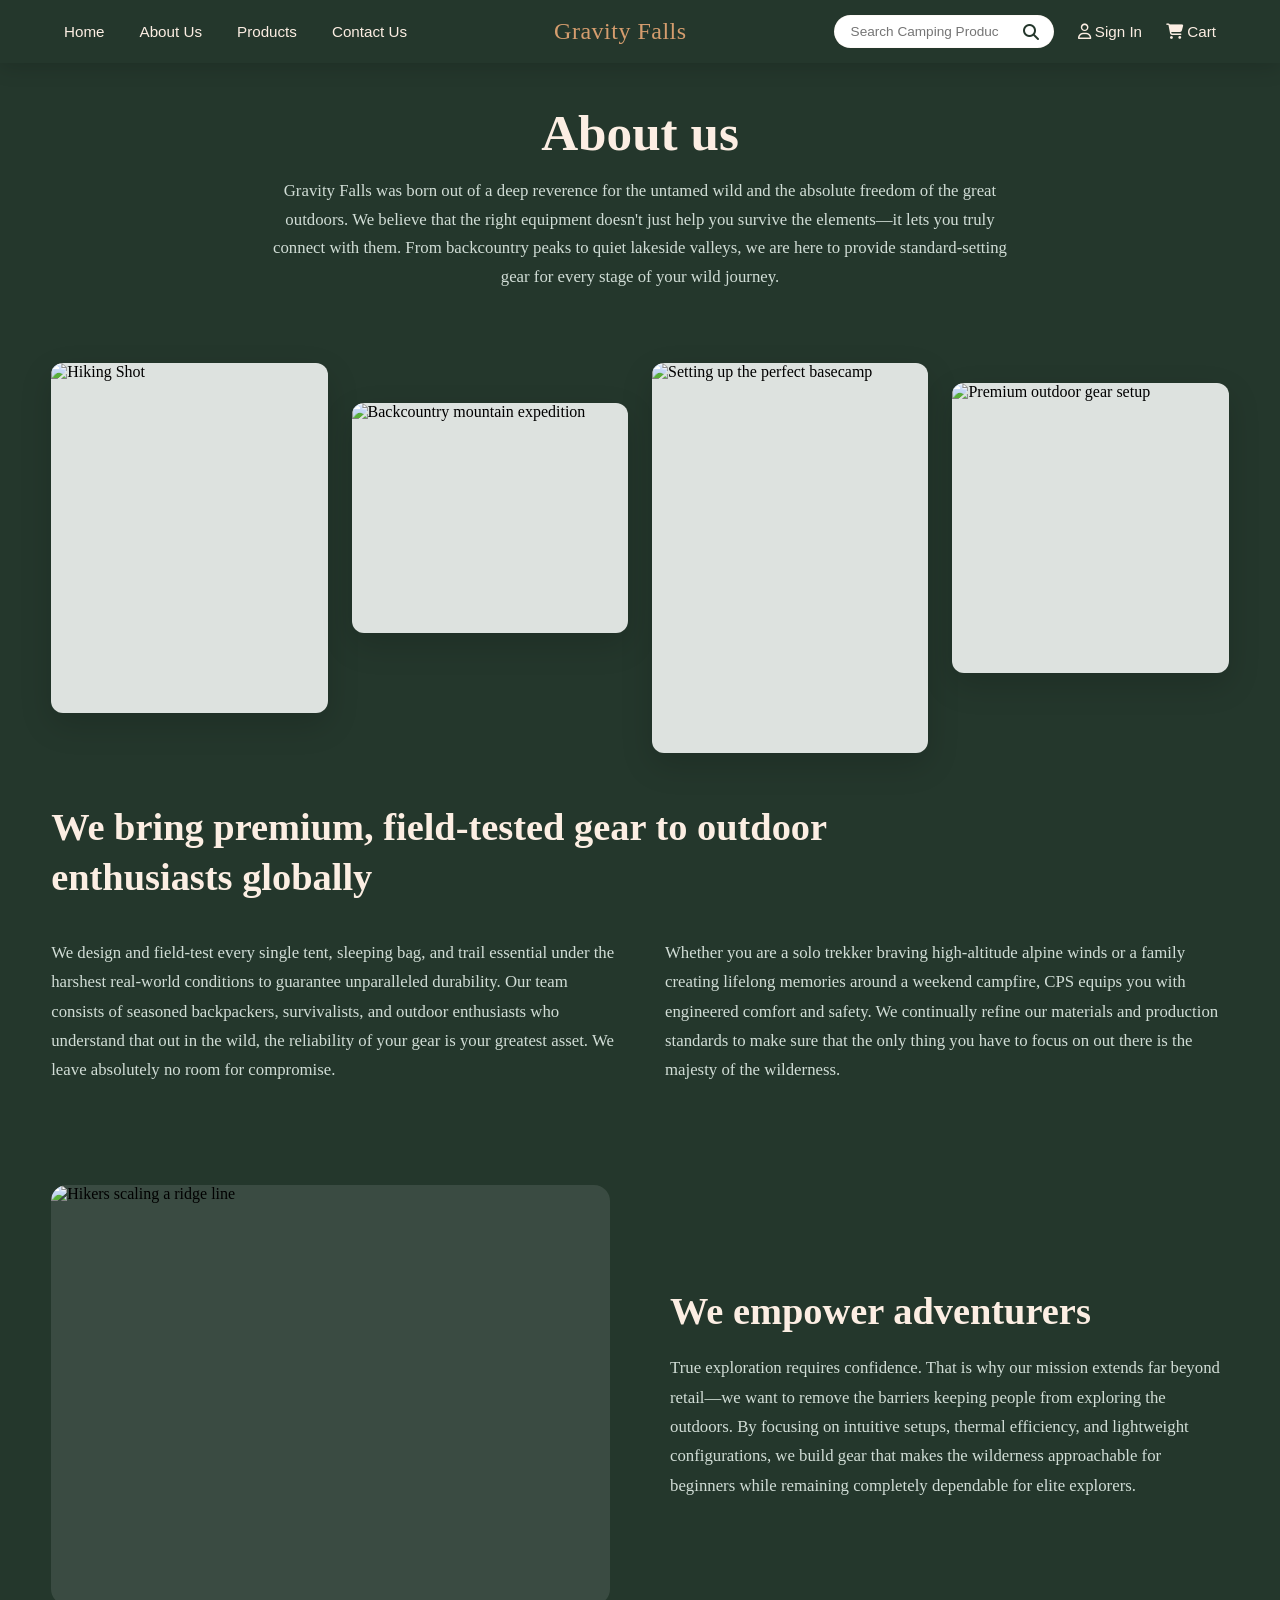
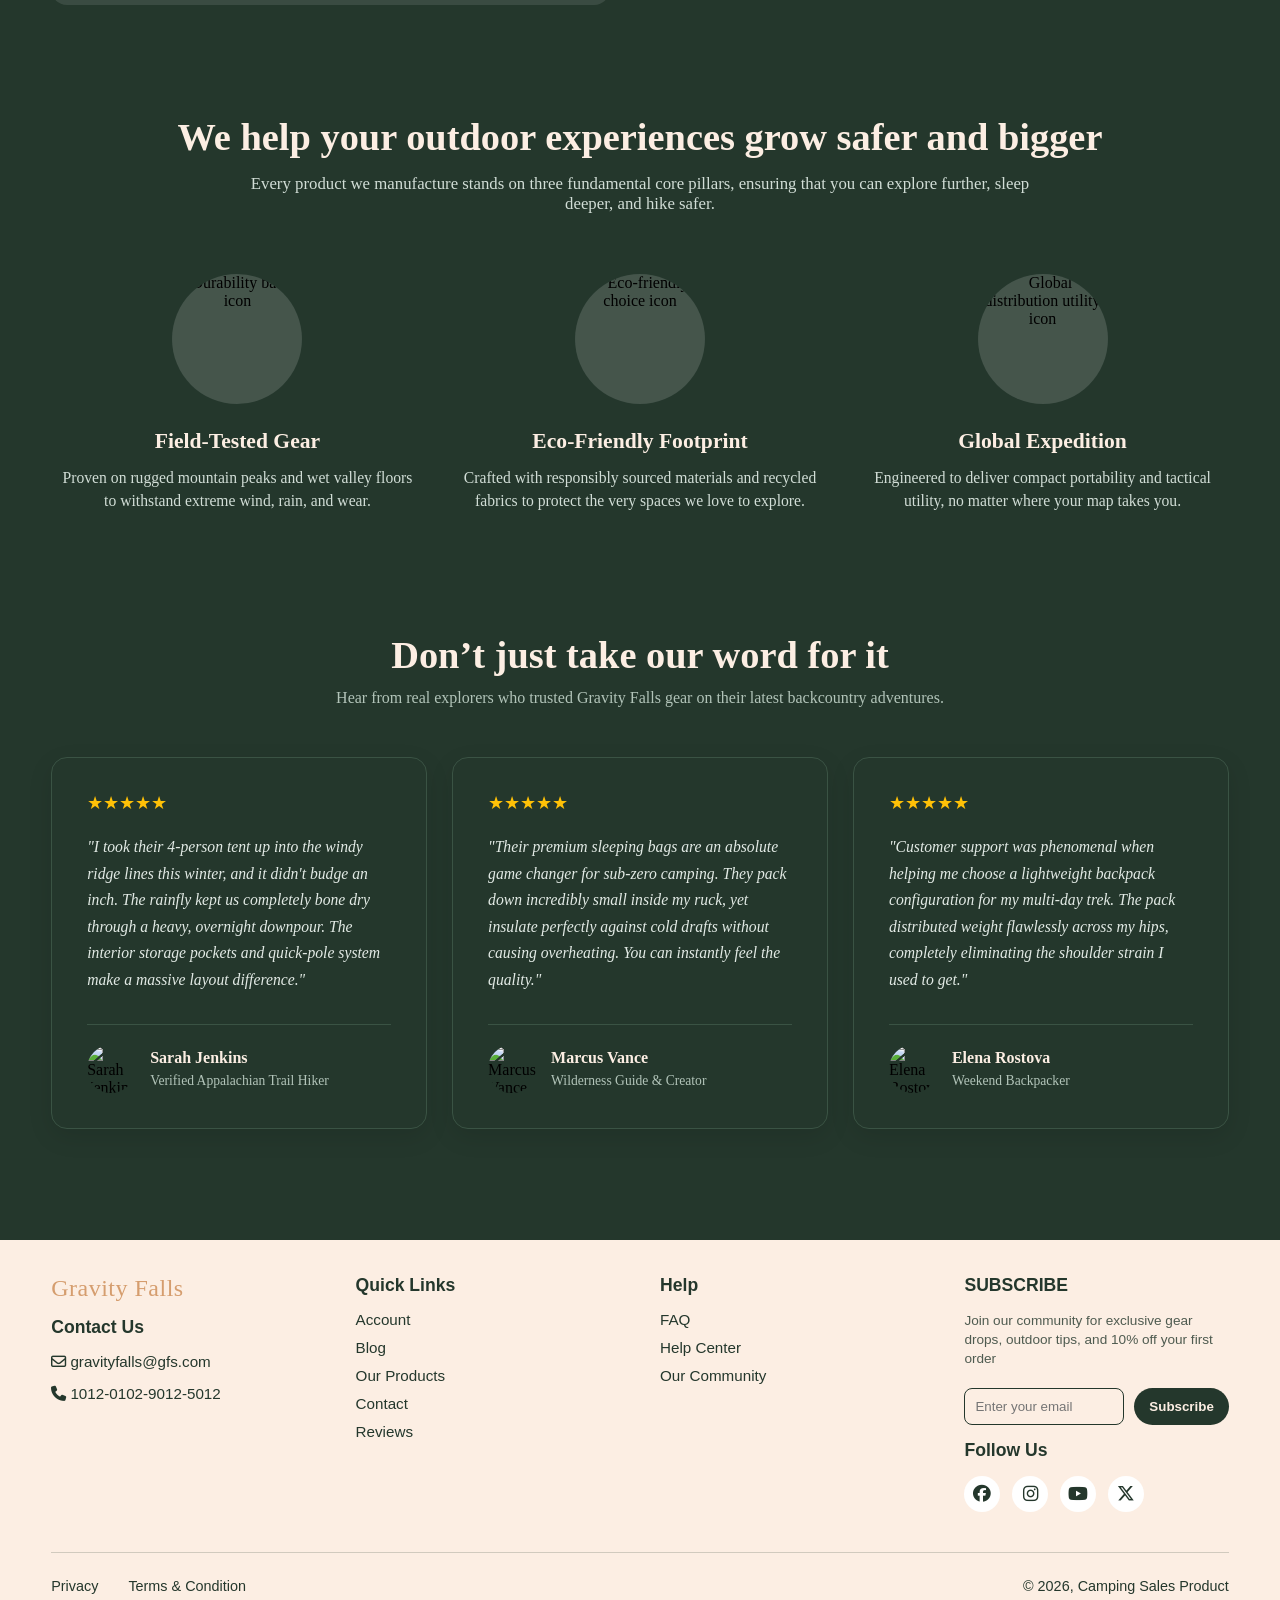
==== about.html @ e85e8c09 "Add files via upload" ====
<!DOCTYPE html>
<html lang="en">

<head>
    <meta charset="UTF-8">
    <meta name="viewport" content="width=device-width, initial-scale=1.0">
    <title>About Gravity Falls</title>
    <link rel="stylesheet" href="style.css">
    <link rel="stylesheet" href="https://cdnjs.cloudflare.com/ajax/libs/font-awesome/6.4.2/css/all.min.css">
</head>

<body>

    <!-- Header Section -->
    <header class="site_header">
        <nav class="navbar">

            <!-- Hidden checkbox to power the responsive pure-CSS click toggle -->
            <input type="checkbox" id="menu_toggle" class="menu_toggle_checkbox">

            <!-- Mobile Mobile Trigger Label (Three Bars) -->
            <label for="menu_toggle" class="hamburger_button">
                <span class="bar"></span>
                <span class="bar"></span>
                <span class="bar"></span>
            </label>

            <!-- Left Zone: Nav Links -->
            <div class="left_zone">
                <ul class="nav_links">
                    <li><a href="index.html">Home</a></li>
                    <li><a href="about.html">About Us</a></li>
                    <li><a href="products.html">Products</a></li>
                    <li><a href="contact.html">Contact Us</a></li>
                </ul>
            </div>

            <!-- Center Zone: Website Name-->
            <div class="center_zone">
                <a class="website_logo" href="index.html">Gravity Falls</a>
            </div>

            <!-- Right Zone: Utilities & Shopping Tools -->
            <div class="right_zone">
                <div class="search_box">
                    <input type="search" placeholder="Search Camping Products">
                    <i class="fa-solid fa-magnifying-glass search_icon"></i>
                </div>
                <a href="sign_in.html" class="utility_link signin_link">
                    <i class="fa-regular fa-user"></i> Sign In
                </a>
                <a href="cart.html" class="utility_link cart_link">
                    <i class="fa-solid fa-cart-shopping"></i> Cart
                </a>
            </div>

        </nav>
    </header>


    <!-- About Hero Section -->

    <!-- Section 1: Hero Header Title Block (Light Box Frame inside Dark Background) -->
    <section class="about_hero_section">

        <div class="hero_text_header">
            <h1>About us</h1>
            <p class="section_intro">Gravity Falls was born out of a deep reverence for the untamed wild and the absolute freedom of the great outdoors. We believe that the right equipment doesn't just help you survive the elements—it lets you truly connect with them. From backcountry peaks to quiet lakeside valleys, we are here to provide standard-setting gear for every stage of your wild journey.</p>
        </div>

    </section>

    

    <main class="about_page_wrapper">

        <!-- Staggered Multi-Size Image Grid (Crosses over the horizontal dividing line) -->
        <div class="hero_gallery_grid">
                <div class="gallery_img_box"><img src="images/camping_scenery/hiking_shot.jpg" alt="Hiking Shot"></div>
                <div class="gallery_img_box"><img src="images/camping_scenery/mountain_expedition.jpg" alt="Backcountry mountain expedition"></div>
                <div class="gallery_img_box"><img src="/images/camping_scenery/basecamp.jpg" alt="Setting up the perfect basecamp"></div>
                <div class="gallery_img_box"><img src="images/camping_scenery/outdoor_gear_setup.jpg" alt="Premium outdoor gear setup"></div>
        </div> 
        
        <!-- Section 2: Split Columns Intro -->
        <section class="about_split_intro_section">
            <h2>We bring premium, field-tested gear to outdoor enthusiasts globally</h2>
            <div class="split_text_row">
                <p>We design and field-test every single tent, sleeping bag, and trail essential under the harshest
                    real-world conditions to guarantee unparalleled durability. Our team consists of seasoned
                    backpackers, survivalists, and outdoor enthusiasts who understand that out in the wild, the
                    reliability of your gear is your greatest asset. We leave absolutely no room for compromise.</p>
                <p>Whether you are a solo trekker braving high-altitude alpine winds or a family creating lifelong
                    memories around a weekend campfire, CPS equips you with engineered comfort and safety. We
                    continually refine our materials and production standards to make sure that the only thing you have
                    to focus on out there is the majesty of the wilderness.</p>
            </div>
        </section>

        <!-- Section 3: Empower Adventurers Highlight -->
        <section class="empower_section">
            <div class="empower_container">
                <div class="empower_img_zone">
                    <img src="images/camping_scenery/about1.jpg" alt="Hikers scaling a ridge line">
                </div>
                <div class="empower_content_zone">
                    <h2>We empower adventurers</h2>
                    <p>True exploration requires confidence. That is why our mission extends far beyond retail—we want
                        to remove the barriers keeping people from exploring the outdoors. By focusing on intuitive
                        setups, thermal efficiency, and lightweight configurations, we build gear that makes the
                        wilderness approachable for beginners while remaining completely dependable for elite explorers.
                    </p>
                </div>
            </div>
        </section>

        <!-- Section 4: Three Column Badges / Features -->
        <section class="features_badge_section">
            <h2>We help your outdoor experiences grow safer and bigger</h2>
            <p class="features_sub text_center">Every product we manufacture stands on three fundamental core pillars,
                ensuring that you can explore further, sleep deeper, and hike safer.</p>

            <div class="badges_grid">
                <div class="badge_card">
                    <div class="circle_avatar_placeholder">
                        <img src="images/icons/Durable-Badge-Icon.png" alt="Durability badge icon">
                    </div>
                    <h3>Field-Tested Gear</h3>
                    <p>Proven on rugged mountain peaks and wet valley floors to withstand extreme wind, rain, and wear.
                    </p>
                </div>
                <div class="badge_card">
                    <div class="circle_avatar_placeholder">
                        <img src="images/icons/Eco-Friendly-Icon.png" alt="Eco-friendly choice icon">
                    </div>
                    <h3>Eco-Friendly Footprint</h3>
                    <p>Crafted with responsibly sourced materials and recycled fabrics to protect the very spaces we
                        love to explore.</p>
                </div>
                <div class="badge_card">
                    <div class="circle_avatar_placeholder">
                        <img src="images/icons/Global-Distribution-Icon.png" alt="Global distribution utility icon">
                    </div>
                    <h3>Global Expedition</h3>
                    <p>Engineered to deliver compact portability and tactical utility, no matter where your map takes
                        you.</p>
                </div>
            </div>
        </section>

        <!-- Section 5: Reviews Carousel Grid (Matching Color Integration) -->
        <section class="testimonials_section">
            <h2>Don’t just take our word for it</h2>
            <p class="text_center testimonial_sub">Hear from real explorers who trusted Gravity Falls gear on their
                latest backcountry adventures.</p>

            <div class="reviews_grid">
                <!-- Review Card 1 -->
                <div class="review_card">
                    <div class="stars_row">★★★★★</div>
                    <p class="review_text">"I took their 4-person tent up into the windy ridge lines this winter, and it
                        didn't budge an inch. The rainfly kept us completely bone dry through a heavy, overnight
                        downpour. The interior storage pockets and quick-pole system make a massive layout difference."
                    </p>
                    <div class="reviewer_profile">
                        <div class="profile_circle"><img src="images/icons/pfp1.jpg" alt="Sarah Jenkins portrait"></div>
                        <div class="profile_info">
                            <h4>Sarah Jenkins</h4>
                            <span>Verified Appalachian Trail Hiker</span>
                        </div>
                    </div>
                </div>
                <!-- Review Card 2 -->
                <div class="review_card">
                    <div class="stars_row">★★★★★</div>
                    <p class="review_text">"Their premium sleeping bags are an absolute game changer for sub-zero
                        camping. They pack down incredibly small inside my ruck, yet insulate perfectly against cold
                        drafts without causing overheating. You can instantly feel the quality."</p>
                    <div class="reviewer_profile">
                        <div class="profile_circle"><img src="images/icons/pfp2.jpg" alt="Marcus Vance portrait"></div>
                        <div class="profile_info">
                            <h4>Marcus Vance</h4>
                            <span>Wilderness Guide & Creator</span>
                        </div>
                    </div>
                </div>
                <!-- Review Card 3 -->
                <div class="review_card">
                    <div class="stars_row">★★★★★</div>
                    <p class="review_text">"Customer support was phenomenal when helping me choose a lightweight
                        backpack configuration for my multi-day trek. The pack distributed weight flawlessly across my
                        hips, completely eliminating the shoulder strain I used to get."</p>
                    <div class="reviewer_profile">
                        <div class="profile_circle"><img src="images/icons/pfp3.jpg" alt="Elena Rostova portrait"></div>
                        <div class="profile_info">
                            <h4>Elena Rostova</h4>
                            <span>Weekend Backpacker</span>
                        </div>
                    </div>
                </div>
            </div>
        </section>

    </main>





    <!-- Footer Section -->
    <footer class="footer_outer">
        <div class="footer_container">

            <div class="footer_main">

                <div class="footer_column contact_col">
                    <div class="website_logo">
                        Gravity Falls
                    </div>
                    <h3>Contact Us</h3>
                    <a class="contact_item" href="mailto:gravityfalls@gfs.com">
                        <i class="fa-regular fa-envelope"></i> gravityfalls@gfs.com
                    </a>
                    <a class="contact_item" href="tel:1012010290125012">
                        <i class="fa-solid fa-phone"></i> 1012-0102-9012-5012
                    </a>
                </div>

                <div class="footer_column">
                    <h3>Quick Links</h3>
                    <ul>
                        <li><a href="account.html">Account</a></li>
                        <li><a href="blog.html">Blog</a></li>
                        <li><a href="products.html">Our Products</a></li>
                        <li><a href="contact.html">Contact</a></li>
                        <li><a href="about.html">Reviews</a></li>
                    </ul>
                </div>

                <div class="footer_column">
                    <h3>Help</h3>
                    <ul>
                        <li><a href="#">FAQ</a></li>
                        <li><a href="#">Help Center</a></li>
                        <li><a href="#">Our Community</a></li>
                    </ul>
                </div>

                <div class="footer_column subscribe_col">
                    <h3>SUBSCRIBE</h3>
                    <p class="subscribe_message">Join our community for exclusive gear drops, outdoor tips, and 10% off
                        your first order</p>
                    <div class="subscribe_form">
                        <input type="email" placeholder="Enter your email">
                        <button type="submit">Subscribe</button>
                    </div>
                    <h3>Follow Us</h3>
                    <div class="social_icons">
                        <a href="#" class="social_circle"><i class="fab fa-facebook"></i></a>
                        <a href="#" class="social_circle"><i class="fab fa-instagram"></i></a>
                        <a href="#" class="social_circle"><i class="fab fa-youtube"></i></a>
                        <a href="#" class="social_circle"><i class="fab fa-x-twitter"></i></a>
                    </div>
                </div>

            </div>
            <div class="footer_bottom">
                <div class="bottom_links">
                    <a href="#">Privacy</a>
                    <a href="#">Terms & Condition</a>
                </div>
                <p class="copyright">© 2026, Camping Sales Product</p>
            </div>

        </div>
    </footer>

</body>

</html>
---- style.css ----
/* --- Global Styles and Resets --- */
*,
*::before,
*::after {
    margin: 0;
    padding: 0;
    box-sizing: border-box;
}

a,
input,
button,
textarea,
select {
    font-family: 'Inter', sans-serif;
    text-decoration: none;
    outline: none;
}

/* Clean Media/Asset Resets */
img,
video {
    max-width: 100%;
    height: auto;
    display: block;
}

html,
body {
    margin: 0;
    padding: 0;
    background-color: #24372C;
    /* 👈 This controls the color outside your main wrapper */
    width: 100%;
    min-height: 100vh;
}

/* --- Header ---*/
.site_header {
    position: -webkit-sticky;
    position: sticky;
    top: 0;
    left: 0;
    width: 100%;

    z-index: 9999;

    background-color: #24372C;
    box-shadow: 0 4px 20px rgba(0, 0, 0, 0.15);
    box-sizing: border-box;
}

.navbar {
    display: flex;
    justify-content: space-between;
    align-items: center;
    padding: 15px 5%;
    max-width: 1400px;
    margin: 0 auto;
    position: relative;
}

.menu_toggle_checkbox {
    display: none;
}

.hamburger_button {
    display: none;
    flex-direction: column;
    gap: 5px;
    cursor: pointer;
    z-index: 100;
}

.hamburger_button .bar {
    width: 25px;
    height: 3px;
    background-color: #FCEEE3;
    transition: all 0.3s ease;
}

.nav_links {
    display: flex;
    list-style: none;
    gap: 35px;
}

.nav_links a,
.utility_link {
    color: #FCEEE3;
    font-weight: 500;
    font-size: 0.95rem;
    transition: color 0.2s ease;
}

.nav_links a:hover,
.utility_link:hover {
    color: #D59D6E;
}

.center_zone {
    display: flex;
    justify-content: center;
    align-items: center;
}

.website_logo {
    font-family: 'DM Serif Display', serif;
    color: #D59D6E;
    font-weight: 500;
    font-size: 1.5rem;
    letter-spacing: 0.5px;
}

.right_zone {
    display: flex;
    align-items: center;
    gap: 24px;
}

.search_box {
    position: relative;
    display: flex;
    align-items: center;
}

.search_box input {
    padding: 8px 40px 8px 16px;
    border: 1px solid rgba(252, 238, 227, 0.3);
    border-radius: 20px;
    background-color: #ffffff;
    width: 220px;
    font-size: 0.85rem;
}

.search_icon {
    position: absolute;
    right: 15px;
    color: #24372C;
}

/* Specialized Header Style for Authentication Pages (Sign In/Sign Up) */

/* 1. Establish the positioning anchor context for the centered logo */
.site_header .auth-header-style {
    position: relative !important;
    /* Set layout anchor point */
    display: flex;
    justify-content: space-between;
    /* Pushes the remaining link blocks cleanly to opposite sides */
    align-items: center;
    width: 100%;
    padding: 20px 5%;
    box-sizing: border-box;
}

/* 2. Target the Gravity Falls Logo Link inside the Auth Header only */
.auth-header-style .center_zone {
    /* 🚨 THE FORCE-CENTER SYSTEM 🚨 */
    position: absolute !important;
    left: 50% !important;
    top: 50% !important;
    transform: translate(-50%, -50%) !important;
    /* Locks logo mass perfectly at dead center of the viewport */

    /* Presentation details matching your brand */
    white-space: nowrap;
    z-index: 10;
}

/* 3. Ensure the left-side links don't stretch into the absolute center space */
.auth-header-style .left_zone {
    display: flex;
    gap: 24px;
    z-index: 2;
}

/* 4. Ensure the right-side actions stay perfectly aligned to the right wall */
.auth-header-style .right_zone {
    display: flex;
    gap: 20px;
    z-index: 2;
}


/* --- Footer Section --- */
.footer_outer {
    display: flex;
    justify-content: space-between;
    background-color: #FCEEE3;
    width: 100%;
    color: #24372C;
    padding-top: 35px;
}

.footer_container {
    max-width: 1400px;
    margin: 0 auto;
    width: 100%;
    padding: 0 4%;
}

.footer_main {
    display: flex;
    justify-content: space-between;
    align-items: flex-start;
    gap: 40px;
    padding-bottom: 40px;
}

.footer_column {
    display: flex;
    flex-direction: column;
    gap: 15px;
    flex: 1;
}

.footer_column h3 {
    font-family: 'Inter', sans-serif;
    font-size: 1.1rem;
    font-weight: 700;
    text-transform: capitalize;
}

.footer_column ul {
    list-style: none;
    padding: 0;
    margin: 0;
    display: flex;
    flex-direction: column;
    gap: 10px;
}

.footer_column a {
    color: #24372C;
    font-family: 'Inter', sans-serif;
    font-size: 0.95rem;
    transition: color 0.2s;
}

.footer_column a:hover {
    color: #C5926B;
}

.subscribe_form {
    display: flex;
    gap: 10px;
}

.subscribe_message {
    font-family: 'Inter', sans-serif;
    font-size: 0.85rem;
    line-height: 1.4;
    color: #24372C;
    opacity: 0.8;
    margin-bottom: 5px;
}

.subscribe_form input {
    padding: 10px;
    border: 1px solid #24372C;
    border-radius: 8px;
    background-color: transparent;
    width: 100%;
}

.subscribe_form button {
    background-color: #24372C;
    color: #FCEEE3;
    border: none;
    padding: 10px 15px;
    border-radius: 20px;
    cursor: pointer;
    font-weight: 600;
}

.subscribe_form button:hover {
    outline: 1px solid #24372C;
    background-color: transparent;
    color: #24372C;
}

.social_icons {
    display: flex;
    gap: 12px;
}

.social_circle {
    display: flex;
    justify-content: center;
    align-items: center;
    width: 35px;
    height: 35px;
    background-color: #ffffff; 
    border-radius: 50%;
    font-weight: bold;
    text-decoration: none;
}

.social_circle i {
    color: #24372C;
    font-size: 1.1rem;
    transition: transform 0.2s ease;
}

.social_circle:hover i {
    transform: scale(1.2);
    color: #C5926B;
}

/* --- BOTTOM BAR STYLING --- */
.footer_bottom {
    display: flex;
    justify-content: space-between;
    align-items: center;
    border-top: 1px solid rgba(36, 55, 44, 0.2);
    padding: 25px 0;
    font-family: 'Inter', sans-serif;
    font-size: 0.9rem;
}

.bottom_links {
    display: flex;
    gap: 30px;
}

.bottom_links a {
    color: #24372C;
}

.bottom_links a:hover {
    text-decoration: underline;
}


/* --- Hero Section --- */

.hero_section {
    position: relative;
    /* Acts as the absolute anchoring boundary for the image and overlay */
    width: 100%;
    min-height: 75vh;
    /* Automatically spans across 75% of the browser window height */
    display: flex;
    align-items: center;
    justify-content: center;
    overflow: hidden;
    /* Keeps anything that spills out cleanly clipped */
}

/* 1. Force the HTML Image to stretch and behave like a background backdrop */
.hero_cover_img {
    position: absolute;
    top: 0;
    left: 0;
    width: 100%;
    height: 100%;
    object-fit: cover;
    object-position: bottom;
}

/* 2. Dark Tint Overlay Screen to guarantee the text remains easy to read */
.hero_dark_overlay {
    position: absolute;
    top: 0;
    left: 0;
    width: 100%;
    height: 100%;
    background-color: rgba(36, 55, 44, 0.45);
    /* Uses your forest green color code with 45% transparency */
    z-index: 2;
    /* Sits directly above the image, but below text */
}

/* 3. The Content Container bounding box */
.hero_center_container {
    position: relative;
    z-index: 3;
    /* Sits safely on top of the dark tint screen */
    width: 100%;
    max-width: 1400px;
    padding: 0 5%;
    display: flex;
    justify-content: center;
}

/* 4. Centered Text Alignment Card */
.hero_text_card {
    text-align: center;
    max-width: 750px;
    /* Prevents text lines from getting too long and hard to scan */
    color: #FCEEE3;
    /* Cream white text contrast */
}

.hero_text_card h1 {
    font-family: 'DM Serif Display', serif;
    color: #FCEEE3;
    /* Overrides your dark header color baseline with glowing white */
    font-size: 4rem;
    line-height: 1.15;
    margin-bottom: 20px;
    text-shadow: 0 2px 10px rgba(0, 0, 0, 0.3);
    /* Soft subtle shadow to boost text sharpness */
}

/* Call-to-Action Primary Button */
.shop_button {
    display: inline-block;
    background-color: #24372C;
    /* Brand Gold primary anchor coloring */
    color: #D59D6E;
    /* Dark text inside button for contrast safety readings */
    padding: 16px 40px;
    border-radius: 4px;
    font-weight: 600;
    font-size: 1.05rem;
    letter-spacing: 0.5px;
    transition: all 0.25s ease;
    box-shadow: 0 4px 15px rgba(0, 0, 0, 0.2);
}

.shop_button:hover {
    background-color: #24372C;
    /* Smooth inverse transition state back to green */
    color: #FCEEE3;
    transform: translateY(-2px);
    /* Gentle modern micro-lift effect */
}


/* --- CATEGORIES SECTION --- */
.categories_outer {
    background-color: #24372C;
    padding: 50px 0;
    width: 100%;
}

.categories_container {
    max-width: 1400px;
    margin: 0 auto;
    width: 100%;
    padding: 0 4%;
}

.section_title {
    text-align: center;
    font-family: 'Inter', sans-serif;
    font-size: 2rem;
    font-weight: 700;
    letter-spacing: 1px;
    margin-bottom: 40px;
    color: #FCEEE3;
}

/* --- THE GRID ENGINE --- */
.categories_grid {
    display: grid;
    grid-template-columns: repeat(4, 1fr);
    gap: 20px;
    margin-bottom: 40px;
}

/* Individual Card Setup */
.category_card {
    height: 350px;
    border-radius: 4px;
    overflow: hidden;
    text-decoration: none;
    display: block;
    background-size: cover;
    background-position: center;
    transition: transform 0.3s ease;

    position: relative;
    overflow: hidden;
}

.card_bg_img {
    position: absolute;
    top: 0;
    left: 0;
    width: 100% !important;
    height: 100% !important;

    /* 🚨 THE CRITICAL IMAGE PROPERTY 🚨 */
    object-fit: cover;
    /* Forces the photo to crop and scale smoothly without stretching awkwardly */

    object-position: center;
    z-index: 1;
    /* Sits below your text overlays */
    transition: transform 0.4s ease;
    /* Smooth transition effect for hover zoom */
}


/* Subtle Hover zoom effect */
.category_card:hover {
    transform: translateY(-5px);
}

/* Overlay dark tinted screen to make text readable */
.card_overlay {
    position: absolute;
    background-color: rgba(0, 0, 0, 0.35);
    width: 100%;
    height: 100%;
    display: flex;
    justify-content: center;
    align-items: center;
    transition: background-color 0.3s ease;
    z-index: 2;
}

.category_card:hover .card_overlay {
    background-color: rgba(0, 0, 0, 0.45);
}

/* Typography on top of images */
.card_overlay h3 {
    color: #FCEEE3;
    font-family: 'DM Serif Display', serif;
    font-size: 1.8rem;
    text-shadow: 1px 1px 4px rgba(0, 0, 0, 0.4);
}

/* --- LOAD MORE BUTTON --- */
.load_more_wrapper {
    display: flex;
    justify-content: center;
}

.load_more_button {
    background-color: transparent;
    color: #FCEEE3;
    border: 2px solid #FCEEE3;
    padding: 12px 35px;
    font-family: 'Inter', sans-serif;
    font-weight: 600;
    font-size: 1rem;
    cursor: pointer;
    transition: all 0.2s ease;
}

.load_more_button:hover {
    background-color: #FCEEE3;
    color: #24372C;
}


/* --- NEW ARRIVALS SECTION STYLING --- */
.new_arrival_outer {
    background-color: #24372C;
    padding: 40px 0;
    width: 100%;
}

.new_arrival_container {
    max-width: 1400px;
    margin: 0 auto;
    width: 100%;
    padding: 0 4%;
    display: flex;
    align-items: center;
    gap: 60px;
}

/* --- LEFT COLUMN: IMAGE SETUP --- */
.new_arrival_image_zone {
    flex: 1;
}

.new_arrival_image_zone img {
    width: 100%;
    height: auto;
    display: block;
    border-radius: 12px;
    object-fit: cover;
    height: 450px;
    /* background-size: cover;
    background-position: center; */
}

/* --- RIGHT COLUMN: TEXT CARD SETUP --- */
.new_arrival_content_zone {
    flex: 1;
    display: flex;
    flex-direction: column;
    align-items: flex-start;
}

.new_arrival_kicker {
    font-family: 'Inter', sans-serif;
    font-size: 2.5rem;
    font-weight: 600;
    color: #FCEEE3;
    margin-bottom: 8px;
}

.new_arrival_content_zone h2 {
    font-family: 'DM Serif Display', serif;
    font-size: 2rem;
    color: #D59D6E;
    margin-bottom: 16px;
    line-height: 1.2;
}

.new_arrival_content_zone p {
    font-family: 'Inter', sans-serif;
    font-size: 1.05rem;
    line-height: 1.6;
    color: #FCEEE3;
    margin-bottom: 28px;
    max-width: 520px;
}

/* --- THE CALL-TO-ACTION BUTTON --- */
.new_arrival_button {
    display: inline-block;
    text-decoration: none;
    font-family: 'Inter', sans-serif;
    font-weight: 500;
    font-size: 1rem;
    color: #FCEEE3;
    background-color: transparent;
    border: 1px solid #FCEEE3;
    padding: 12px 28px;
    border-radius: 4px;
    transition: all 0.2s ease;
}

/* Hover Interactive State */
.new_arrival_button:hover {
    background-color: #FCEEE3;
    color: #24372C;
}


/* --- BEST SELLERS SLIDER STYLING --- */
.bestsellers_outer {
    background-color: #ffffff;
    padding: 60px 0;
    width: 100%;
}

.bestsellers_container {
    max-width: 1400px;
    margin: 0 auto;
    width: 100%;
    padding: 0 4%;
    display: grid;
}

.slider_header {
    display: flex;
    justify-content: space-between;
    align-items: center;
    margin-bottom: 30px;
}

.slider_header h2 {
    font-family: 'DM Serif Display', serif;
    font-size: 2.2rem;
    color: #24372C;
}

/* Rounded Navigation Arrow Buttons */
.slider_controls {
    display: flex;
    gap: 12px;
}

.ctrl_btn {
    width: 45px;
    height: 45px;
    border-radius: 50%;
    border: 1px solid #24372C;
    background-color: #ffffff;
    color: #24372C;
    cursor: pointer;
    display: flex;
    justify-content: center;
    align-items: center;
    font-size: 1rem;
    transition: all 0.2s ease;
}

.ctrl_btn:hover {
    background-color: #24372C;
    color: #FCEEE3;
}

/* --- THE VIEWPORT WINDOW --- */
.slider_viewport {
    width: 100%;
    overflow: hidden;
    /* Hides extra products extending off-screen */
    padding: 10px 0;
}

/* --- THE TRACK ENGINE --- */
.slider_track {
    display: flex;
    gap: 20px;
    width: 100%;
    transition: transform 0.5s cubic-bezier(0.25, 1, 0.5, 1);
    /* Makes the sliding snap beautifully smoothly */
}

/* --- INDIVIDUAL PRODUCT CARDS --- */
.product_card {
    /* calculation: takes up exactly 25% of window minus the gaps to show 4 cards total */
    flex: 0 0 calc(25% - 15px);
    display: flex;
    flex-direction: column;
    background-color: #ffffff;
}

.prod_img_box {
    background-color: #f7f7f7;
    /* Soft gray backing card style from REI */
    border-radius: 8px;
    padding: 20px;
    margin-bottom: 12px;
    display: flex;
    justify-content: center;
    align-items: center;
    height: 220px;
}

.prod_img_box img {
    max-height: 100%;
    max-width: 100%;
    object-fit: contain;
    /* Keeps items cleanly boxed without crop distortion */
}

.prod_brand {
    font-family: 'Inter', sans-serif;
    font-weight: 700;
    font-size: 0.85rem;
    color: #24372C;
    margin-bottom: 4px;
}

.prod_title {
    font-family: 'Inter', sans-serif;
    font-weight: 400;
    font-size: 0.95rem;
    line-height: 1.4;
    color: #6a6a6a;
    margin-bottom: 8px;
    /* Limits text display to 2 lines so alignment stays clean across all cards */
    display: -webkit-box;
    overflow: hidden;
    height: 40px;
}

/* Font Awesome Gold Stars Setup */
.prod_rating {
    display: flex;
    align-items: center;
    gap: 2px;
    color: #d1a119;
    /* Warm gold stars */
    font-size: 0.85rem;
    margin-bottom: 8px;
}

.rating_count {
    color: #666666;
    margin-left: 6px;
    font-size: 0.8rem;
}

.prod_price {
    font-family: 'Inter', sans-serif;
    font-weight: 600;
    font-size: 1.05rem;
    color: #24372C;
}

/* --- BOTTOM WIREFRAME PROGRESS TRACKBAR --- */
.slider_progress_bar {
    width: 100%;
    height: 2px;
    background-color: #cacaca;
    margin-top: 30px;
    position: relative;
    border-radius: 2px;
}

.progress_fill {
    position: absolute;
    left: 0;
    top: 0;
    height: 100%;
    width: 50%;
    /* Set width manually to reflect active slide position viewing */
    background-color: #24372C;
    transition: left 0.5s ease, width 0.5s ease;
}


/* --- About Page Styling --- */

.about_page_wrapper {
    width: 100%;
    background-color: #24372C;
    /* margin: 0 auto; */
    padding-right: 4%;
    padding-left: 4%;
    padding-bottom: 4%;
    box-sizing: border-box;
    font-family: inherit;
}

.text_center {
    text-align: center;
}

/* --- Section 1: Hero Frame Box (Light Inner container Box inside Dark Canvas) --- */
.about_hero_section {
    text-align: center;
    background-color: #24372C;
    padding-top: 40px;
    /* Extra bottom cushion allows overlapping images to sit safely */
    /* margin: 0 auto; */
    width: 100%;
    height: 300px;
}

.about_hero_section h1 {
    font-size: 3.2rem;
    color: #FCEEE3;
    /* Dark green font focal contrast headline */
    margin: 0 auto 15px auto;
    font-weight: 700;
}

.section_intro {
    max-width: 750px;
    margin: 0 auto 0px auto;
    color: #D1DDD6;
    font-size: 1.05rem;
    line-height: 1.7;
}

/* --- Staggered Multi-Size Image Grid Setup --- */
.hero_gallery_grid {
    display: flex;
    justify-content: space-between;
    align-items: flex-start;
    /* Keeps layout components top-aligned for staggered drop heights */
    gap: 24px;
    width: 100%;
}

.gallery_img_box {
    flex: 1;
    background-color: #DDE2DF;
    /* Placeholder fallback image color block matching your wireframe styles */
    border-radius: 12px;
    overflow: hidden;
    box-shadow: 0 12px 32px rgba(0, 0, 0, 0.15);
    /* Adds elevation lift separation context */
}

.gallery_img_box img {
    width: 100%;
    height: 100%;
    object-fit: cover;
    /* Zero stretch compression image styling scaling rules */
}

/* Asymmetrical Height Config verbatim from wireframes */
.hero_gallery_grid .gallery_img_box:nth-child(1) {
    height: 350px;
    margin-top: 0;
}

.hero_gallery_grid .gallery_img_box:nth-child(2) {
    height: 230px;
    margin-top: 40px;
}

.hero_gallery_grid .gallery_img_box:nth-child(3) {
    height: 390px;
    margin-top: 0;
}

.hero_gallery_grid .gallery_img_box:nth-child(4) {
    height: 290px;
    margin-top: 20px;
}


/* --- Section 2: Split Informational Content Columns --- */
.about_split_intro_section {
    max-width: 1200px;
    margin: 50px auto 100px auto;
}

.about_split_intro_section h2 {
    max-width: 950px;
    font-size: 2.4rem;
    color: #FCEEE3;
    margin-bottom: 35px;
    line-height: 1.3;
}

.split_text_row {
    display: flex;
    gap: 50px;
}

.split_text_row p {
    flex: 1;
    color: #D1DDD6;
    line-height: 1.75;
    font-size: 1.05rem;
}


/* --- Section 3: Empower Adventurers Banner Section --- */
.about_split_intro_section,
.empower_section,
.features_badge_section,
.testimonials_section {
    max-width: 1200px;
    margin-left: auto;
    margin-right: auto;
}

.empower_section {
    margin-bottom: 110px;
}

.empower_container {
    display: flex;
    align-items: center;
    gap: 60px;
}

.empower_img_zone {
    flex: 1;
    height: 420px;
    background-color: rgba(255, 255, 255, 0.1);
    border-radius: 16px;
    overflow: hidden;
}

.empower_img_zone img {
    width: 100%;
    height: 100%;
    object-fit: cover;
}

.empower_content_zone {
    flex: 1;
}

.empower_content_zone h2 {
    font-size: 2.4rem;
    color: #FCEEE3;
    margin-bottom: 20px;
}

.empower_content_zone p {
    color: #D1DDD6;
    line-height: 1.75;
    font-size: 1.05rem;
}


/* --- Section 4: Three Column Badges Grid --- */
.features_badge_section {
    margin-bottom: 110px;
}

.features_badge_section h2 {
    text-align: center;
    font-size: 2.4rem;
    color: #FCEEE3;
    margin-bottom: 15px;
}

.features_sub {
    max-width: 800px;
    margin: 0 auto 50px auto;
    color: #D1DDD6;
    font-size: 1.05rem;
}

.badges_grid {
    display: flex;
    justify-content: space-between;
    gap: 30px;
}

.badge_card {
    flex: 1;
    text-align: center;
    display: flex;
    flex-direction: column;
    align-items: center;
    padding: 10px;
}

.circle_avatar_placeholder {
    width: 130px;
    height: 130px;
    border-radius: 50%;
    background-color: rgba(255, 255, 255, 0.15);
    margin-bottom: 25px;
    overflow: hidden;
}

.circle_avatar_placeholder img {
    width: 100%;
    height: 100%;
    object-fit: cover;
}

.badge_card h3 {
    font-size: 1.35rem;
    margin-bottom: 12px;
    color: #FCEEE3;
}

.badge_card p {
    color: #D1DDD6;
    font-size: 0.98rem;
    line-height: 1.5;
}


/* --- Section 5: Review Cards Block (Color Updates requested) --- */
.testimonials_section {
    margin-bottom: 60px;
}

.testimonials_section h2 {
    text-align: center;
    font-size: 2.4rem;
    color: #FCEEE3;
    margin-bottom: 12px;
}

.testimonial_sub {
    color: #B2C4B9;
    margin-bottom: 50px;
}

.reviews_grid {
    display: flex;
    justify-content: space-between;
    gap: 25px;
}

.review_card {
    flex: 1;
    background-color: #24372C;
    border: 1px solid #3A5344;
    border-radius: 16px;
    padding: 35px;
    display: flex;
    flex-direction: column;
    justify-content: space-between;
    box-shadow: 0 8px 24px rgba(0, 0, 0, 0.1);
}

.stars_row {
    color: #FFC107;
    font-size: 1.1rem;
    margin-bottom: 20px;
}

.review_text {
    color: #E2EAE5;
    line-height: 1.7;
    margin-bottom: 30px;
    font-size: 0.98rem;
    font-style: italic;
}

.reviewer_profile {
    display: flex;
    align-items: center;
    gap: 15px;
    border-top: 1px solid #3A5344;
    padding-top: 20px;
}

.profile_circle {
    width: 48px;
    height: 48px;
    border-radius: 50%;
    overflow: hidden;
}

.profile_circle img {
    width: 100%;
    height: 100%;
    object-fit: cover;
}

.profile_info h4 {
    margin: 0 0 4px 0;
    font-size: 1rem;
    color: #FCEEE3;
}

.profile_info span {
    font-size: 0.85rem;
    color: #B2C4B9;
}


/* --- USER REGISTRATION & AUTHENTICATION STYLING SYSTEM --- */

/* Global core document canvas setup wrapper layer */
.auth_page_container {
    width: 100%;
    min-height: calc(100vh - 160px);
    background-color: #24372C;
    display: flex;
    justify-content: center;
    align-items: center;
    padding: 60px 4% 90px 4%;
    box-sizing: border-box;
}

/* Master Centered Content Card Element Block wrapper */
.auth_split_card {
    width: 100%;
    max-width: 1140px;
    min-height: 640px;
    background-color: #F4F6F5;
    border-radius: 24px;
    box-shadow: 0 20px 50px rgba(0, 0, 0, 0.3);
    display: flex;
    overflow: hidden;
}

/* --- Left Column Panel: Brand Graphics Promo Billboard Zone --- */
.auth_brand_side {
    flex: 1.1;
    /* background-color: #1A2820;        */
    background-image: linear-gradient(to top, rgba(26, 40, 32, 0.92), rgba(36, 55, 44, 0.45)),
        url('https://images.unsplash.com/photo-1504280390367-361c6d9f38f4?auto=format&fit=crop&w=1000&q=80');
    /* Beautiful mountain trail camp background asset overlay */
    background-size: cover;
    background-position: center;
    padding: 45px;
    display: flex;
    flex-direction: column;
    justify-content: space-between;
    position: relative;
    color: #FFFFFF;
}

.brand_logo_row {
    display: flex;
    align-items: center;
    gap: 12px;
}

.logo_icon_badge {
    width: 36px;
    height: 36px;
    background-color: #FCEEE3;
    border-radius: 50%;
    display: inline-block;
    position: relative;
}

/* Tiny tree-like structural representation icon inside logo circle element */
.logo_icon_badge::after {
    content: "▲";
    color: #24372C;
    font-size: 14px;
    position: absolute;
    top: 50%;
    left: 50%;
    transform: translate(-50%, -50%);
}

.logo_text_brand {
    font-size: 1.3rem;
    font-weight: 700;
    letter-spacing: 0.5px;
    color: #D59D6E;
}

.brand_promo_content h2 {
    font-size: 2.3rem;
    line-height: 1.25;
    margin-bottom: 15px;
    font-weight: 700;
    color: #FCEEE3;
}

.brand_promo_content p {
    color: #D1DDD6;
    font-size: 1rem;
    line-height: 1.6;
    margin-bottom: 35px;
    max-width: 440px;
}

/* Slider Pagination Node dots */
.carousel_indicators_row {
    display: flex;
    gap: 8px;
}

.indicator_dot {
    width: 8px;
    height: 8px;
    border-radius: 50%;
    background-color: rgba(255, 255, 255, 0.35);
}

.indicator_dot.active {
    width: 24px;
    border-radius: 6px;
    background-color: #FFFFFF;
}

/* --- Right Column Panel: Interactive Form Data Handling Container --- */
.auth_form_side {
    flex: 1;
    padding: 55px 50px;
    display: flex;
    flex-direction: column;
    justify-content: center;
    background-color: #F4F6F5;
}

.form_header_block {
    margin-bottom: 30px;
}

.form_header_block h2 {
    font-size: 1.95rem;
    color: #24372C;
    margin: 0 0 6px 0;
    font-weight: 700;
}

.form_header_block p {
    color: #6C7E73;
    font-size: 0.95rem;
    margin: 0;
}

/* Dynamic HTML Form Fields Framework formatting rules */
.auth_action_form {
    width: 100%;
}

.form_input_group {
    margin-bottom: 18px;
    display: flex;
    flex-direction: column;
    gap: 6px;
}

.form_input_group label {
    font-size: 0.88rem;
    font-weight: 600;
    color: #24372C;
}

.form_input_group input {
    width: 100%;
    padding: 12px 16px;
    border: 1.5px solid #D1DDD6;
    background-color: #FFFFFF;
    border-radius: 10px;
    font-size: 0.95rem;
    color: #24372C;
    box-sizing: border-box;
    transition: all 0.2s ease;
}

.form_input_group input:focus {
    outline: none;
    border-color: #24372C;
    box-shadow: 0 0 0 3px rgba(36, 55, 44, 0.08);
}

/* Layout options and utilities rows configurations rules */
.form_utilities_row {
    display: flex;
    justify-content: space-between;
    align-items: center;
    margin: 20px 0 25px 0;
    font-size: 0.88rem;
}

/* Pure Custom Checked Option Architecture Styles styling mapping block */
.custom_checkbox_container {
    display: flex;
    align-items: center;
    gap: 8px;
    color: #24372C;
    cursor: pointer;
    font-weight: 500;
    user-select: none;
}

.custom_checkbox_container input {
    display: none;
    /* Hide default browser input elements */
}

.checkmark {
    width: 18px;
    height: 18px;
    border: 1.5px solid #24372C;
    border-radius: 4px;
    display: inline-block;
    position: relative;
    background-color: #FFFFFF;
}

.custom_checkbox_container input:checked~.checkmark {
    background-color: #24372C;
}

.custom_checkbox_container input:checked~.checkmark::after {
    content: "✓";
    color: #FFFFFF;
    font-size: 12px;
    position: absolute;
    top: 50%;
    left: 50%;
    transform: translate(-50%, -50%);
}

.form_forgot_link,
.inline_policy_link {
    color: #24372C;
    text-decoration: none;
    font-weight: 600;
}

.form_forgot_link:hover,
.inline_policy_link:hover {
    text-decoration: underline;
}

/* Master Core Action Buttons Component mapping */
.auth_submit_btn {
    width: 100%;
    padding: 14px;
    background-color: #000000;
    /* Solid dense wireframe-perfect baseline button color style */
    color: #FCEEE3;
    border: none;
    border-radius: 30px;
    /* Soft curved radius edges matching image_9d2471.png */
    font-size: 1rem;
    font-weight: 600;
    cursor: pointer;
    box-sizing: border-box;
    transition: background-color 0.2s ease, transform 0.1s ease;
}

.auth_submit_btn:hover {
    background-color: #24372C;
    /* Smooth transitions into brand primary colors on mouse states */
}

.auth_submit_btn:active {
    transform: scale(0.99);
}

/* --- Alternative Third Party Verification Splits Layout Rules --- */
.social_divider_bar {
    text-align: center;
    position: relative;
    margin: 25px 0;
    width: 100%;
}

.social_divider_bar::before {
    content: "";
    position: absolute;
    left: 0;
    right: 0;
    top: 50%;
    height: 1px;
    background-color: #D1DDD6;
    z-index: 1;
}

.social_divider_bar span {
    background-color: #F4F6F5;
    padding: 0 15px;
    font-size: 0.8rem;
    color: #6C7E73;
    position: relative;
    z-index: 2;
    text-transform: uppercase;
    letter-spacing: 0.5px;
}

.social_btn_grid {
    display: flex;
    gap: 16px;
    width: 100%;
    margin-bottom: 30px;
}

.social_auth_btn {
    flex: 1;
    display: flex;
    align-items: center;
    justify-content: center;
    gap: 10px;
    padding: 11px 16px;
    background-color: #FFFFFF;
    border: 1.5px solid #D1DDD6;
    border-radius: 10px;
    font-size: 0.88rem;
    font-weight: 600;
    color: #24372C;
    cursor: pointer;
    box-sizing: border-box;
    transition: all 0.2s ease;
}

.social_auth_btn img {
    width: 18px;
    height: 18px;
}

.social_auth_btn:hover {
    background-color: #EBF0ED;
    border-color: #24372C;
}

/* Form redirection foot note captions links codes */
.auth_switch_foot {
    text-align: center;
    margin: 0;
    font-size: 0.92rem;
    color: #6C7E73;
}

.auth_switch_foot a {
    color: #24372C;
    text-decoration: none;
    font-weight: 700;
}

.auth_switch_foot a:hover {
    text-decoration: underline;
}




/* --- CONTACT PAGE GLOBAL STYLINGS --- */


/* HERO SECTION STYLING */
.contact_hero {
    position: relative;
    /* Acts as the absolute anchoring boundary for the image and overlay */
    width: 100%;
    min-height: 55vh;
    /* Automatically spans across 75% of the browser window height */
    display: flex;
    align-items: center;
    justify-content: center;
    overflow: hidden;
    /* Keeps anything that spills out cleanly clipped */
}

/* 1. Force the HTML Image to stretch and behave like a background backdrop */
.contact_hero_img {
    position: absolute;
    top: 0;
    left: 0;
    width: 100%;
    height: 100%;
    object-fit: cover;
    object-position: center;
}

/* 2. Dark Tint Overlay Screen to guarantee the text remains easy to read */
.hero_dark_overlay {
    position: absolute;
    top: 0;
    left: 0;
    width: 100%;
    height: 100%;
    background-color: rgba(36, 55, 44, 0.45);
    /* Uses your forest green color code with 45% transparency */
    z-index: 2;
    /* Sits directly above the image, but below text */
}

/* 3. The Content Container bounding box */
.hero_container {
    position: relative;
    z-index: 3;
    /* Sits safely on top of the dark tint screen */
    width: 100%;
    max-width: 1400px;
    padding: 0 5%;
    display: flex;
    justify-content: center;
}

/* 4. Centered Text Alignment Card */
.hero_content {
    text-align: center;
    max-width: 750px;
    /* Prevents text lines from getting too long and hard to scan */
    color: #FCEEE3;
    /* Cream white text contrast */
}

.hero_content h1 {
    font-family: 'DM Serif Display', serif;
    color: #FCEEE3;
    /* Overrides your dark header color baseline with glowing white */
    font-size: 4rem;
    line-height: 1.15;
    margin-bottom: 20px;
    text-shadow: 0 2px 10px rgba(0, 0, 0, 0.3);
    /* Soft subtle shadow to boost text sharpness */
}

.hero_content p {
    font-family: 'Inter', sans-serif;
    color: #D1DDD6;
    /* Soft light gray for subtext to create depth hierarchy */
    font-size: 1.05rem;
    line-height: 1.6;
}

/* MAIN WRAPPER CONTAINER */
.contact_wrapper {
    padding: 80px 4%;
    background-color: #24372C;
    display: flex;
    justify-content: center;
    width: 100%;
}

.contact_grid_box {
    display: grid;
    grid-template-columns: 45% 55%; /* Splits side panels nicely */
    max-width: 1200px;
    width: 100%;
    background-color: #ffffff; /* Grey baseline container background matching image_e6f9fd.png */
    border-radius: 12px;
    overflow: hidden;
    box-shadow: 0 8px 24px rgba(0,0,0,0.05);
}

/* LEFT PANEL DETAILS */
.info_panel {
    background-color: #FCEEE3; /* Distinct slightly darker tone layout side fill */
    padding: 50px;
    display: flex;
    flex-direction: column;
}

.info_panel h2 {
    font-family: 'DM Serif Display', serif;
    font-size: 2rem;
    color: #24372C;
    margin-bottom: 12px;
}

.panel_subtext {
    font-family: 'Inter', sans-serif;
    font-size: 0.95rem;
    color: #55665C;
    line-height: 1.5;
    margin-bottom: 35px;
}

.contact_info_list {
    display: flex;
    flex-direction: column;
    gap: 25px;
}

.info_item {
    display: flex;
    align-items: flex-start;
    gap: 16px;
}

.icon_circle {
    width: 46px;
    height: 46px;
    background-color: #ffffff; /* Solid structural black circle icons from image */
    color: #24372C;
    border-radius: 50%;
    display: flex;
    justify-content: center;
    align-items: center;
    font-size: 1.1rem;
    flex-shrink: 0;
}

.info_text h3 {
    font-family: 'Inter', sans-serif;
    font-weight: 700;
    font-size: 1rem;
    color: #24372C;
    margin-bottom: 4px;
}

.info_text p {
    font-family: 'Inter', sans-serif;
    font-size: 0.9rem;
    color: #55665C;
    line-height: 1.4;
}

.panel_divider {
    border: none;
    border-top: 1px solid #BAC4BE;
    margin: 40px 0;
}

.socials_zone h3 {
    font-family: 'Inter', sans-serif;
    font-weight: 700;
    font-size: 1rem;
    color: #24372C;
    margin-bottom: 16px;
}

.social_icons {
    display: flex;
    gap: 12px;
}

.social_icons a {
    width: 36px;
    height: 36px;
    background-color: #ffffff;
    color: #24372C;
    border-radius: 50%;
    display: flex;
    justify-content: center;
    align-items: center;
    text-decoration: none;
    font-size: 0.95rem;
    transition: transform 0.2s ease;
}

.social_icons a:hover {
    transform: scale(1.1);
}

/* ✉️ RIGHT PANEL MESSAGING FORM */
.form_panel {
    padding: 50px;
    display: flex;
    flex-direction: column;
    justify-content: center;
}

.form_panel h2 {
    font-family: 'DM Serif Display', serif;
    font-size: 2rem;
    color: #24372C;
    margin-bottom: 30px;
}

.contact_form {
    display: flex;
    flex-direction: column;
    gap: 20px;
}

.form_row_double {
    display: grid;
    grid-template-columns: 1fr 1fr;
    gap: 20px;
}

.form_group {
    display: flex;
    flex-direction: column;
    gap: 6px;
}

.form_group label {
    font-family: 'Inter', sans-serif;
    font-size: 0.85rem;
    font-weight: 500;
    color: #4A5E51;
}

.form_group input,
.form_group textarea {
    padding: 12px 16px;
    border: 1px solid transparent;
    border-radius: 6px;
    background-color: #E2E6E4; /* Light wireframe box input fills */
    font-family: 'Inter', sans-serif;
    font-size: 0.95rem;
    color: #24372C;
    outline: none;
    transition: all 0.2s ease;
}

.form_group input:focus,
.form_group textarea:focus {
    background-color: #ffffff;
    border-color: #24372C;
}

/* Solid Black Oval Button Design */
.submit_btn {
    background-color: #24372C;
    color: #FCEEE3;
    border: none;
    padding: 14px 0;
    border-radius: 30px;
    font-family: 'Inter', sans-serif;
    font-weight: 600;
    font-size: 1rem;
    cursor: pointer;
    margin-top: 10px;
    width: 100%;
    transition: background-color 0.2s ease;
}

.submit_btn:hover {
    background-color: #24372C; /* Brand glow accent shift on hover action */
}

/* 🗺️ GOOGLE MAP OVERLAY SECTION */
.map_section {
    width: 100%;
    background-color: #BAC4BE; /* Solid baseline map background if frame fails initialization */
    line-height: 0;            /* Removes unwanted blank scroll margins underneath frames */
}

.map_section iframe {
    filter: grayscale(20%);    /* Soft visual tone adjustment to fit rustic wireframe look */
}


/* ==========================================================================
   🔥 HERO BANNER BLOCK WITH BACKGROUND IMAGE
   ========================================================================== */

.products_hero_banner {
    width: 100%;
    max-width: 1200px; /* Aligns neatly with your main container width constraint */
    margin: 40px auto 0px auto; /* Centers the block and adds separation space above products */
    border-radius: 12px;
    overflow: hidden;
    
    /* 🌟 Replace 'sleeping_bag_hero.jpg' with your actual background image filename */
    background-image: url('images/camping_scenery/sleepingbag_promo.jpg'); 
    background-size: cover;
    background-position: center;
    background-repeat: no-repeat;
    min-height: 450px;
    position: relative;
    display: flex;
    align-items: center;
    box-shadow: 0 4px 20px rgba(0, 0, 0, 0.15);
}

/* Semi-dark mask overlay ensuring your white text stays highly readable */
.hero_banner_overlay {
    width: 100%;
    height: 100%;
    background: linear-gradient(90px, rgba(0,0,0,0.4) 0%, rgba(0,0,0,0.1) 100%);
    padding: 40px 50px;
    display: flex;
    flex-direction: column;
    align-items: flex-start;
    justify-content: center;
}

/* Yellow Badge matching reference style layout */
.promo_badge_tag {
    background-color: #DDA15E; /* Warm accent matching gravity falls palette */
    color: #24372C;
    text-transform: uppercase;
    font-weight: 800;
    letter-spacing: 3px;
    padding: 8px 16px;
    font-size: 0.9rem;
    margin-bottom: 20px;
    border-radius: 4px;
}

.promo_product_title {
    color: #ffffff;
    font-size: 1.5rem;
    text-transform: uppercase;
    font-weight: 600;
    letter-spacing: 1px;
    margin-bottom: 10px;
    line-height: 1.3;
    text-shadow: 1px 1px 4px rgba(0,0,0,0.6);
}

/* Massive attention-grabbing discount claim text */
.promo_percentage_claim {
    color: #ffffff;
    font-size: 4.5rem;
    font-weight: 900;
    margin: 0 0 10px 0;
    letter-spacing: -1px;
    text-shadow: 2px 2px 8px rgba(0,0,0,0.7);
}

.promo_pricing_row {
    display: flex;
    align-items: center;
    gap: 15px;
    margin-bottom: 25px;
}

.promo_current_price {
    color: #ffffff;
    font-size: 2.2rem;
    font-weight: 800;
    text-shadow: 1px 1px 4px rgba(0,0,0,0.6);
}

.promo_original_price {
    color: #ffffff;
    font-size: 1.6rem;
    text-decoration: line-through;
    opacity: 0.75;
}

/* Primary Hero Call-to-Action Link Button */
.promo_shop_btn {
    background-color: #DDA15E;
    color: #24372C;
    border: none;
    padding: 12px 35px;
    font-size: 1.05rem;
    font-weight: 700;
    text-transform: uppercase;
    border-radius: 6px;
    cursor: pointer;
    transition: transform 0.2s, background-color 0.2s;
}

.promo_shop_btn:hover {
    transform: translateY(-2px);
    background-color: #bc813f;
}





/* ==========================================================================
   🧱 PRODUCTS PAGE RESPONSIVE 4-COLUMN SYSTEM
   ========================================================================== */
.products_page_main {
    max-width: 1200px;
    margin: 0 auto;
    padding: 40px 20px;
    background-color: #24372C; /* Forest green wrapper background color */
}

.products_hero_zone {
    text-align: center;
    padding: 30px 0;
}

.products_hero_zone h1 {
    font-family: 'DM Serif Display', serif;
    font-size: 2.5rem;
    color: #FCEEE3; /* Warm cream text accent color */
    margin-bottom: 8px;
}

.products_hero_zone p {
    color: rgba(252, 238, 227, 0.8);
    font-size: 1rem;
}

/* Reference Filter Bar Styling matching your wireframe image */
.catalog_filter_bar {
    display: flex;
    justify-content: space-between;
    align-items: center;
    background-color: #ffffff;
    padding: 14px 20px;
    border-radius: 8px;
    margin-bottom: 35px;
    width: 100%;
}

.search_input_wrapper {
    display: flex;
    align-items: center;
    gap: 12px;
    color: #24372C; /* Dark forest green tone matching icon tint */
    flex-grow: 1;
    min-width: 400px;
}

.search_input_wrapper .search_icon {
    font-size: 1.1rem;
    color: #24372C;      /* Matches your dark forest green brand accent */
    flex-shrink: 0;      /* 🌟 FIX: Stops the layout from shrinking or crushing the icon to 0px */
}

.search_input_wrapper input {
    border: none;
    font-size: 0.95rem;
    background: transparent;
    color: #24372C;
    width: 100%;
    outline: none;
}

.filter_dropdowns_group {
    display: flex;
    gap: 20px;
    font-size: 0.9rem;
    color: #555555;
    font-weight: 500;
    cursor: pointer;
    flex-shrink: 0;
}

/* 4-Column Grid Ruleset Layout */
.products_4col_grid {
    display: grid;
    grid-template-columns: repeat(4, 1fr); /* Forms exact balanced 4 grid blocks matching reference */
    gap: 24px;
}

.catalog_product_card {
    background-color: #ffffff;
    border-radius: 12px;
    padding: 16px;
    display: flex;
    flex-direction: column;
    box-shadow: 0 4px 12px rgba(0,0,0,0.15);
}

.catalog_img_frame {
    width: 100%;
    height: 180px;
    background-color: #f7f7f7;
    border-radius: 8px;
    margin-bottom: 12px;
    overflow: hidden;
}

.catalog_img_frame img {
    width: 100%;
    height: 100%;
    object-fit: contain;
    padding: 8px;
}

.catalog_brand {
    font-size: 0.75rem;
    color: #888888;
    text-transform: uppercase;
    font-weight: 600;
}

.catalog_title {
    font-size: 0.95rem;
    color: #24372C;
    margin: 4px 0 8px;
    line-height: 1.4;
    min-height: 40px; /* Keeps card structural borders even */
}

.catalog_stars {
    color: #f1c40f;
    font-size: 0.8rem;
    margin-bottom: 14px;
}

.rating_count {
    color: #888888;
}

.catalog_footer_row {
    display: flex;
    justify-content: space-between;
    align-items: center;
    margin-top: auto;
}

.catalog_price {
    font-size: 1.1rem;
    font-weight: 700;
    color: #24372C;
}

.catalog_add_btn {
    background-color: #24372C;
    color: #FCEEE3;
    border: none;
    padding: 8px 14px;
    border-radius: 20px;
    cursor: pointer;
    font-size: 0.85rem;
    font-weight: 500;
    transition: transform 0.2s ease, opacity 0.2s ease;
}

.catalog_add_btn:hover {
    transform: translateY(-2px);
    opacity: 0.9;
}

/* Dynamic Navbar Counter Badge Styling */
.cart_counter_badge {
    background-color: #d35400; /* Distinct notification alert badge accent highlight */
    color: #ffffff;
    font-size: 0.75rem;
    font-weight: 700;
    padding: 2px 6px;
    border-radius: 10px;
    margin-left: 5px;
    display: none; /* Controlled by engine loop dynamically */
}


/* ==========================================================================
   🛒 E-COMMERCE CART VIEW SPLIT-SCREEN INTERFACE
   ========================================================================== */

.cart_page_main {
    max-width: 1200px;
    margin: 0 auto;
    padding: 60px 20px;
    background-color: #24372C; /* Dark forest green structural block base */
}

.cart_split_layout {
    display: grid;
    grid-template-columns: 65% 35%; /* Replicates the exact balanced split view ratio */
    gap: 30px;
    align-items: start;
}

/* Left Content Block Card */
.cart_items_panel {
    background-color: #ffffff;
    border-radius: 12px;
    padding: 30px;
    box-shadow: 0 4px 20px rgba(0, 0, 0, 0.2);
}

.cart_items_panel h2 {
    color: #24372C;
    font-family: 'DM Serif Display', serif;
    font-size: 2rem;
    margin-bottom: 25px;
    border-bottom: 2px solid #f0f4f1;
    padding-bottom: 12px;
}

.cart_item_row {
    display: flex;
    align-items: center;
    gap: 20px;
    padding: 24px 0;
    border-bottom: 1px solid #eef2ef;
}

.cart_item_row:last-child {
    border-bottom: none;
    padding-bottom: 0;
}

.cart_row_img {
    width: 95px;
    height: 95px;
    background-color: #f8fbf9;
    border-radius: 8px;
    overflow: hidden;
    flex-shrink: 0;
    border: 1px solid #e1e8e4;
}

.cart_row_img img {
    width: 100%;
    height: 100%;
    object-fit: contain;
    padding: 6px;
}

.cart_row_info {
    flex-grow: 1;
}

.cart_row_info h4 {
    color: #24372C;
    font-size: 1.1rem;
    font-weight: 600;
    margin-bottom: 4px;
    line-height: 1.4;
}

.sku_text {
    font-size: 0.8rem;
    color: #77887f;
    display: block;
}

.remove_item_btn {
    background: none;
    border: none;
    color: #c0392b;
    cursor: pointer;
    font-size: 0.85rem;
    margin-top: 8px;
    padding: 0;
    font-weight: 500;
    text-decoration: underline;
}

.cart_row_actions {
    display: flex;
    flex-direction: column;
    align-items: flex-end;
    gap: 12px;
    min-width: 130px;
}

.quantity_stepper {
    display: flex;
    align-items: center;
    border: 1px solid #b3c2b9;
    border-radius: 6px;
    overflow: hidden;
    background-color: #ffffff;
}

.quantity_stepper button {
    background-color: #f4f7f5;
    border: none;
    width: 32px;
    height: 32px;
    cursor: pointer;
    font-size: 1rem;
    color: #24372C;
    font-weight: bold;
    transition: background 0.2s;
}

.quantity_stepper button:hover {
    background-color: #e1e8e4;
}

.quantity_stepper span {
    padding: 0 14px;
    font-size: 0.95rem;
    color: #24372C;
    font-weight: 600;
}

.cart_row_price {
    font-weight: 700;
    color: #24372C;
    font-size: 1.15rem;
}

/* Right Content Checkout Block Card */
.summary_card_sticky {
    background-color: #ffffff;
    border-radius: 12px;
    padding: 30px;
    box-shadow: 0 4px 20px rgba(0, 0, 0, 0.2);
    position: sticky;
    top: 110px;
}

.summary_card_sticky h3 {
    color: #24372C;
    font-family: 'DM Serif Display', serif;
    font-size: 1.5rem;
    margin-bottom: 15px;
}

.summary_hr {
    border: none;
    border-top: 1px solid #e1e8e4;
    margin: 15px 0;
}

.summary_row {
    display: flex;
    justify-content: space-between;
    margin: 14px 0;
    font-size: 0.95rem;
    color: #4a5850;
}

.total_row {
    font-size: 1.3rem;
    color: #24372C;
    margin-top: 18px;
}

.free_badge {
    font-size: 0.85rem;
    color: #2e7d32;
    font-weight: 600;
    text-transform: uppercase;
    letter-spacing: 0.5px;
}

.coupon_input_box {
    display: flex;
    gap: 8px;
    margin: 20px 0;
}

.coupon_input_box input {
    flex-grow: 1;
    padding: 10px 14px;
    border: 1px solid #b3c2b9;
    border-radius: 6px;
    font-size: 0.9rem;
    color: #24372C;
    background-color: #fdfefe;
}

.coupon_input_box button {
    padding: 0 16px;
    background-color: #24372C;
    color: #FCEEE3;
    border: none;
    border-radius: 6px;
    cursor: pointer;
    font-size: 0.9rem;
    font-weight: 500;
    transition: opacity 0.2s;
}

.coupon_input_box button:hover {
    opacity: 0.9;
}

.checkout_btn {
    width: 100%;
    background-color: #24372C;
    color: #FCEEE3;
    border: none;
    padding: 15px 0;
    border-radius: 30px;
    font-size: 1.05rem;
    font-weight: 600;
    cursor: pointer;
    margin-top: 20px;
    box-shadow: 0 4px 10px rgba(36, 55, 44, 0.25);
    transition: transform 0.2s, opacity 0.2s;
}

.checkout_btn:hover {
    transform: translateY(-2px);
    opacity: 0.95;
}

/* Tablet and Mobile Breakpoints responsive stack adjustments */
@media (max-width: 992px) {
    .cart_split_layout {
        grid-template-columns: 1fr;
    }
    .summary_card_sticky {
        position: static;
    }
}

@media (max-width: 600px) {
    .cart_item_row {
        flex-direction: column;
        align-items: flex-start;
        gap: 15px;
    }
    .cart_row_actions {
        flex-direction: row;
        justify-content: space-between;
        align-items: center;
        width: 100%;
        min-width: none;
        border-top: 1px dashed #e1e8e4;
        padding-top: 12px;
    }
}


/* Responsive collapse break matrix rules */
@media (max-width: 1024px) {
    .products_4col_grid { grid-template-columns: repeat(2, 1fr); }
}
@media (max-width: 600px) {
    .products_4col_grid { grid-template-columns: 1fr; }
    .catalog_filter_bar { flex-direction: column; gap: 15px; }
}


/* ==========================================================================
   📱 RESPONSIVE RESPONSIVENESS ADJUSTMENT QUERY
   ========================================================================== */
@media (max-width: 900px) {
    .contact_grid_box {
        grid-template-columns: 1fr;
        /* Stacks layout neatly down into single column block on tablets */
    }

    .info_panel,
    .form_panel {
        padding: 40px 24px;
    }

    .form_row_double {
        grid-template-columns: 1fr;
    }
}


@media (max-width: 992px) {

    /* Show mobile structural menu bars toggle */
    .hamburger_button {
        display: flex;
    }

    /* Force layouts to match your wireframe: [Hamburger] - [LOGO] - [Icons] */
    .left_zone {
        order: 1;
        /* Pushes navigation links away into dropdown behavior */
    }

    .center_zone {
        order: 2;
        /* Centered Logo state */
    }

    .right_zone {
        order: 3;
        /* Actions stay fixed right */
        gap: 15px;
    }

    /* Drop down navigation tray setup */
    .left_zone {
        position: absolute;
        top: 100%;
        left: 0;
        width: 100%;
        background-color: #24372C;
        padding: 0;
        max-height: 0;
        /* Hidden closed default state */
        overflow: hidden;
        transition: max-height 0.3s ease-out;
        box-shadow: 0 4px 10px rgba(0, 0, 0, 0.15);
        z-index: 99;
    }

    .nav_links {
        flex-direction: column;
        align-items: center;
        padding: 20px 0;
        gap: 20px;
    }

    /* Hide text strings in right zone to reveal clean icon-only look */
    .signin_link,
    .cart_link {
        font-size: 0px;
    }

    .signin_link i,
    .cart_link i {
        font-size: 1.3rem;
        /* Enlarges pure icons for finger targets */
        margin: 0;
    }

    /* Force input element down below navbar header box */
    .search_box {
        position: absolute;
        top: 60px;
        left: 5%;
        width: 90%;
        z-index: 10;
    }

    .search_box input {
        width: 100%;
        /* Spans across screen area smoothly */
    }

    /* Adding extra margin cushion area below parent nav box block when mobile is triggered */
    .navbar {
        padding-bottom: 70px;
    }

    /* ⚡ THE MAGIC PURE CSS SELECTOR: Show dropdown menu list when checkbox is ticked */
    .menu_toggle_checkbox:checked~.left_zone {
        max-height: 300px;
        /* Expands open fluidly */
    }

    /* Animate Hamburger Bars into an 'X' icon when checked */
    .menu_toggle_checkbox:checked~.hamburger_button .bar:nth-child(1) {
        transform: translateY(8px) rotate(45deg);
    }

    .menu_toggle_checkbox:checked~.hamburger_button .bar:nth-child(2) {
        opacity: 0;
    }

    .menu_toggle_checkbox:checked~.hamburger_button .bar:nth-child(3) {
        transform: translateY(-8px) rotate(-45deg);
    }
}



@media (max-width: 860px) {
    .auth_page_container {
        padding: 30px 20px;
    }

    .auth_split_card {
        flex-direction: column;
        /* Converts split row columns into flat single rows layout framework stack */
        min-height: auto;
        border-radius: 16px;
    }

    .auth_brand_side {
        padding: 40px 30px;
        gap: 60px;
    }

    .brand_promo_content h2 {
        font-size: 1.8rem;
    }

    .auth_form_side {
        padding: 40px 30px;
    }

    /* 1. Target the left navigation link box container on signin/signup */
    .auth-header-style .left_zone {
        justify-content: center !important;
        text-align: center !important;
        padding: 20px 0 !important;
        /* Adds comfortable breathing space inside the dropdown open state */
        gap: 16px !important;
        /* Spaces the vertical items out cleanly */
    }

    /* 2. Target the individual anchor text links inside the mobile box */
    .auth-header-style .left_zone .nav_links a {
        width: 100% !important;
        text-align: center !important;
        /* Ensures text aligns dead-center */
        font-size: 1.1rem !important;
        /* Makes it slightly easier to tap on a mobile touch screen */
    }

    /* 3. Keep the "Gravity Falls" logo vertically centered with the menu buttons */
    .auth-header-style .center_zone {
        top: 30px !important;
        /* Keeps the logo pinned nicely in the top bar line while menu drops down */
        transform: translate(-50%, 0) !important;
    }

}



@media (max-width: 768px) {

    /* --- 1. Hero Section --- */
    .hero_section {
        min-height: 60vh;
    }

    .hero_text_card h1 {
        font-size: 2.5rem;
    }

    /* --- 2. FEATURED CATEGORIES SECTION --- */
    .categories_grid,
    .categories_container {
        display: flex;
        flex-direction: column;
        align-items: center;
        gap: 5;
        width: 100%;
    }

    .category_card {
        width: 100%;
        max-width: 100%;
        height: 320px;
        border-radius: 0;
    }


    /* --- 3. NEW ARRIVALS SECTION --- */
    .new_arrival_container {
        display: flex;
        flex-direction: column;
        align-items: flex-start;
        gap: 20px;
        width: 100%;
    }

    .new_arrival_image_zone {
        width: 100%;
        max-width: 100%;
        padding: 0;
        margin: 0;
    }

    .new_arrival_image_zone img {
        width: 100%;
        height: 350px;
        object-fit: cover;
        object-position: center;
        border-radius: 0;
        display: block;
    }

    .new_arrivals_content_zone {
        width: 100%;
        padding: 24px 20px 0 20px;
        text-align: left;
        box-sizing: border-box;
    }

    .new_arrivals_content_zone h2,
    .new_arrivals_content_zone h3 {
        font-size: 1.8rem;
        line-height: 1.2;
        margin-bottom: 12px;
        align-items: flex-start;
    }

    .new_arrivals_content_zone p {
        font-size: 1rem;
        line-height: 1.5;
        margin-bottom: 24px;
    }

    .new_arrivals_content_zone button,
    .new_arrivals_content_zone .btn,
    .new_arrivals_content_zone a {
        display: inline-block;
        width: auto;
        padding: 14px 28px;
    }

    /* --- 4. Footer Section --- */
    .footer_main {
        display: flex;
        flex-direction: column;
        align-items: center;
        text-align: center;
        gap: 40px;
    }

    .footer_column {
        width: 100%;
        max-width: 450px;
        display: flex;
        flex-direction: column;
        align-items: center;
    }

    .footer_column ul {
        list-style: none;
        padding: 0;
        margin: 0;
        display: flex;
        flex-direction: column;
        align-items: center;
    }

    .footer_column ul li {
        margin-bottom: 12px;
    }

    .contact_item {
        display: inline-flex;
        align-items: center;
        justify-content: center;
        margin-bottom: 14px;
        width: 100%;
    }

    .subscribe_message {
        text-align: center;
        max-width: 360px;
        margin: 0 auto 15px auto;
    }

    .subscribe_form {
        display: flex;
        flex-direction: column;
        width: 100%;
        gap: 12px;
        margin-bottom: 25px;
    }

    .subscribe_form input[type="email"] {
        width: 100%;
        padding: 12px 16px;
        text-align: center;
        border-radius: 4px;
    }

    .subscribe_form button {
        width: 100%;
        padding: 12px;
        display: flex;
        justify-content: center;
        align-items: center;
        border-radius: 4px;
    }

    .social_icons {
        display: flex;
        justify-content: center;
        gap: 16px;
    }

    .footer_bottom {
        display: flex;
        flex-direction: column-reverse;
        align-items: center;
        gap: 15px;
        text-align: center;
        padding-top: 30px;
        margin-top: 30px;
        border-top: 1px solid rgba(36, 55, 44, 0.2);
    }

    .bottom_links {
        display: flex;
        justify-content: center;
        gap: 24px;
    }

    /* --- 5. About Page --- */
    .about_page_wrapper {
        padding: 40px 5%;
    }

    .about_hero_section h1 {
        font-size: 2.2rem;
    }

    .about_split_intro_section h2,
    .empower_content_zone h2,
    .features_badge_section h2,
    .testimonials_section h2 {
        font-size: 1.8rem;
    }

    .about_hero_section {
        padding: 40px 20px 40px 20px;
        margin-bottom: 60px;
        border-radius: 16px;
    }

    /* Standardizes the staggered images into clean grid cells on mobile viewports */
    .hero_gallery_grid {
        display: grid;
        grid-template-columns: repeat(2, 1fr);
        gap: 16px;
    }

    .hero_gallery_grid .gallery_img_box:nth-child(1),
    .hero_gallery_grid .gallery_img_box:nth-child(2),
    .hero_gallery_grid .gallery_img_box:nth-child(3),
    .hero_gallery_grid .gallery_img_box:nth-child(4) {
        height: 170px;
        margin-top: 0;
        /* Cleans up all descriptive desktop shifting spacing variables */
    }

    /* Smooth stacks content blocks layout arrays downwards vertically */
    .split_text_row,
    .empower_container,
    .badges_grid,
    .reviews_grid {
        flex-direction: column;
        gap: 30px;
    }

    .empower_img_zone {
        width: 100%;
        height: 280px;
    }

    .products_hero_banner {
        min-height: 380px;
    }
    .promo_percentage_claim {
        font-size: 3.2rem;
    }
    .hero_banner_overlay {
        padding: 25px;
    }

}
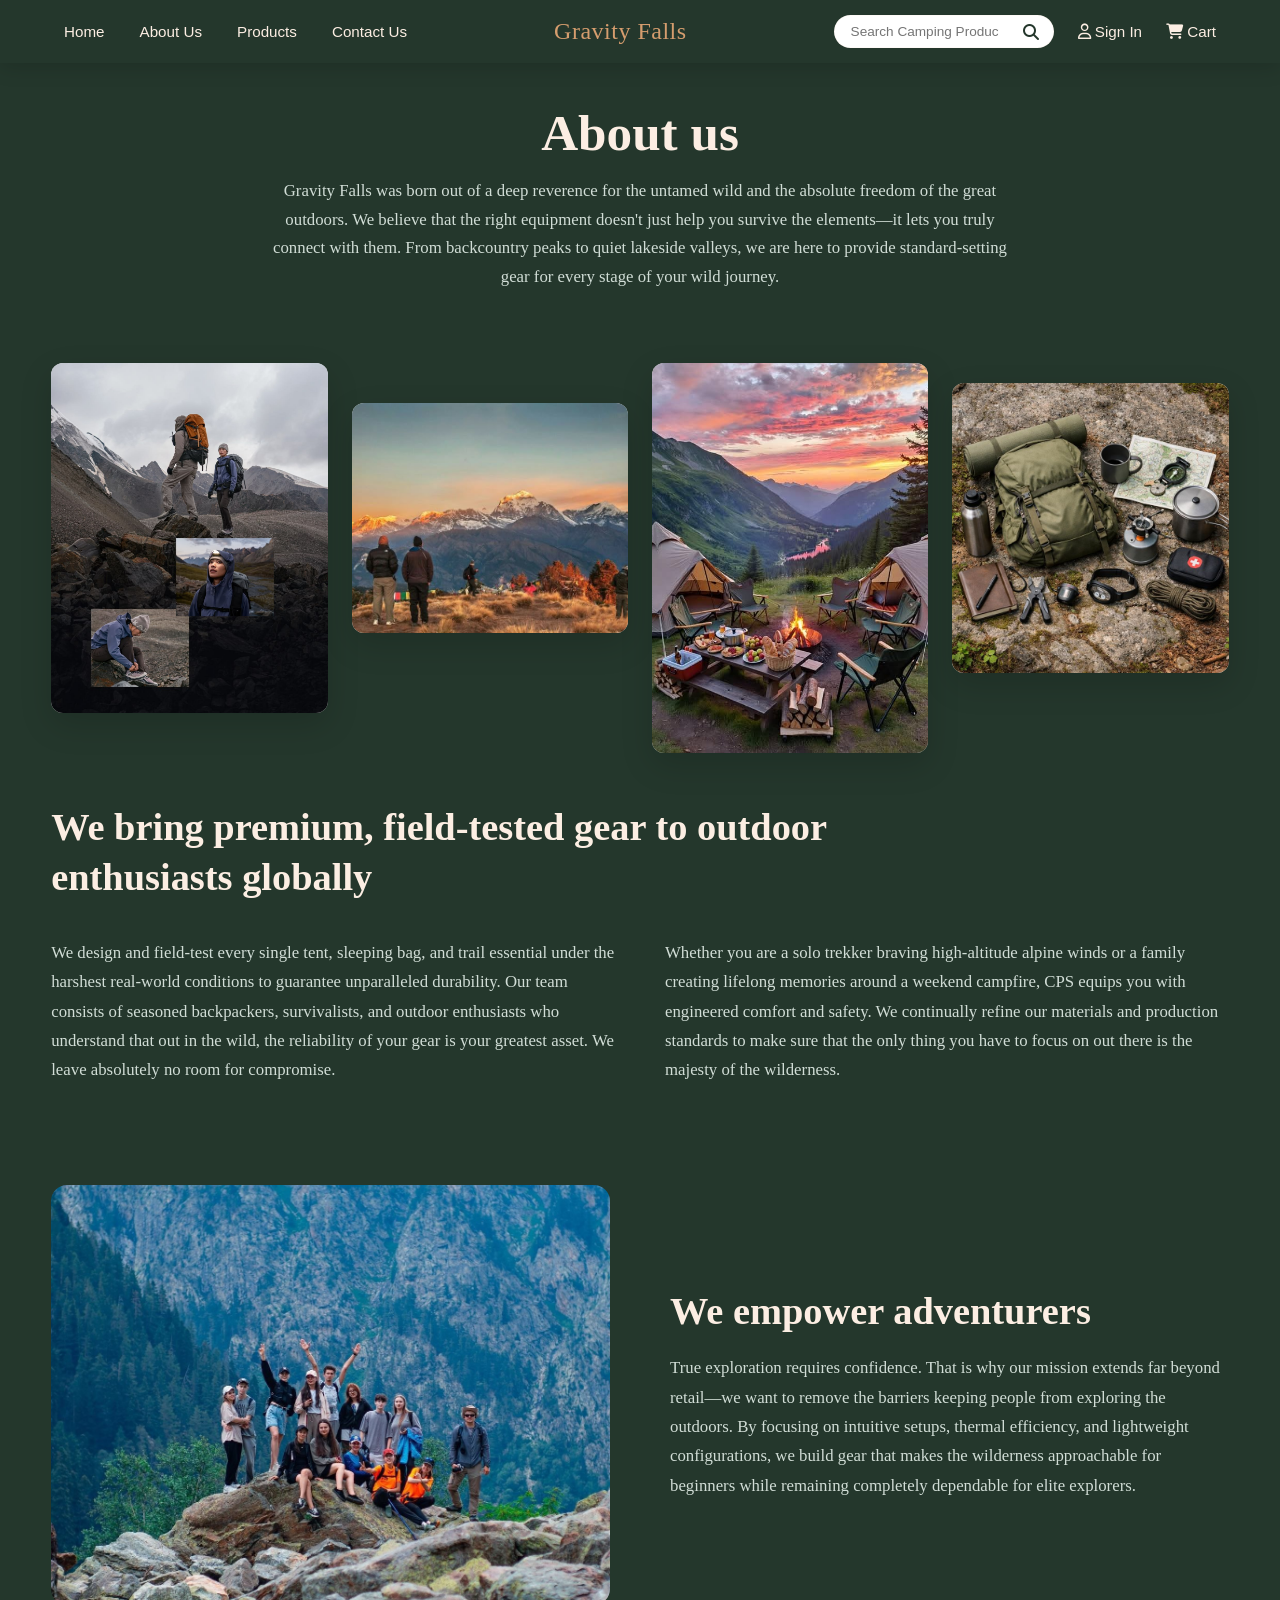
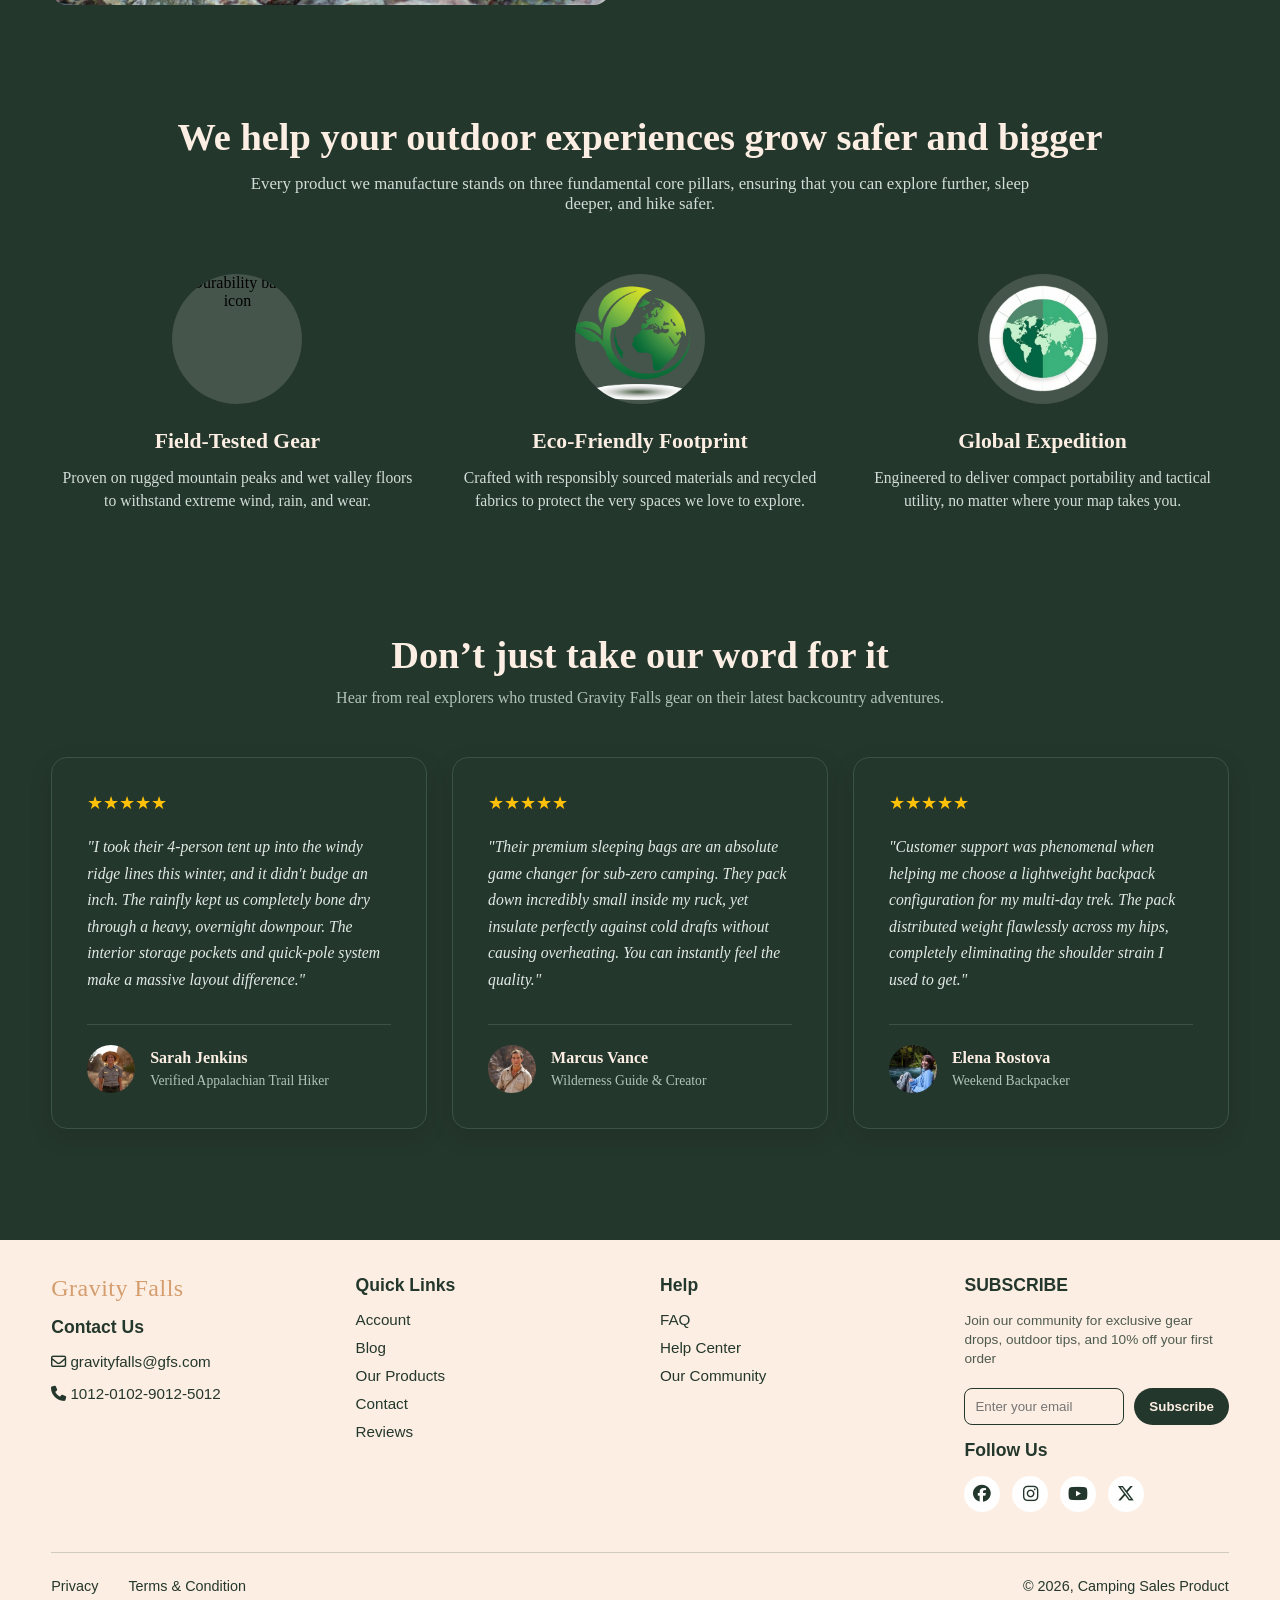
==== commit 42dda585: "Add files via upload" ====
--- a/about.html
+++ b/about.html
@@ -165,7 +165,7 @@
                     <div class="reviewer_profile">
                         <div class="profile_circle"><img src="images/icons/pfp1.jpg" alt="Sarah Jenkins portrait"></div>
                         <div class="profile_info">
-                            <h4>Sarah Jenkins</h4>
+                            <h3>Sarah Jenkins</h3>
                             <span>Verified Appalachian Trail Hiker</span>
                         </div>
                     </div>
@@ -179,7 +179,7 @@
                     <div class="reviewer_profile">
                         <div class="profile_circle"><img src="images/icons/pfp2.jpg" alt="Marcus Vance portrait"></div>
                         <div class="profile_info">
-                            <h4>Marcus Vance</h4>
+                            <h3>Marcus Vance</h3>
                             <span>Wilderness Guide & Creator</span>
                         </div>
                     </div>
@@ -193,7 +193,7 @@
                     <div class="reviewer_profile">
                         <div class="profile_circle"><img src="images/icons/pfp3.jpg" alt="Elena Rostova portrait"></div>
                         <div class="profile_info">
-                            <h4>Elena Rostova</h4>
+                            <h3>Elena Rostova</h3>
                             <span>Weekend Backpacker</span>
                         </div>
                     </div>
--- a/style.css
+++ b/style.css
@@ -30,14 +30,12 @@
     margin: 0;
     padding: 0;
     background-color: #24372C;
-    /* 👈 This controls the color outside your main wrapper */
     width: 100%;
     min-height: 100vh;
 }
 
 /* --- Header ---*/
 .site_header {
-    position: -webkit-sticky;
     position: sticky;
     top: 0;
     left: 0;
@@ -144,10 +142,8 @@
 /* 1. Establish the positioning anchor context for the centered logo */
 .site_header .auth-header-style {
     position: relative !important;
-    /* Set layout anchor point */
     display: flex;
     justify-content: space-between;
-    /* Pushes the remaining link blocks cleanly to opposite sides */
     align-items: center;
     width: 100%;
     padding: 20px 5%;
@@ -156,14 +152,10 @@
 
 /* 2. Target the Gravity Falls Logo Link inside the Auth Header only */
 .auth-header-style .center_zone {
-    /* 🚨 THE FORCE-CENTER SYSTEM 🚨 */
     position: absolute !important;
     left: 50% !important;
     top: 50% !important;
     transform: translate(-50%, -50%) !important;
-    /* Locks logo mass perfectly at dead center of the viewport */
-
-    /* Presentation details matching your brand */
     white-space: nowrap;
     z-index: 10;
 }
@@ -333,19 +325,16 @@
 }
 
 
-/* --- Hero Section --- */
+/* --- Home Page / Hero Section --- */
 
 .hero_section {
     position: relative;
-    /* Acts as the absolute anchoring boundary for the image and overlay */
     width: 100%;
     min-height: 75vh;
-    /* Automatically spans across 75% of the browser window height */
     display: flex;
     align-items: center;
     justify-content: center;
     overflow: hidden;
-    /* Keeps anything that spills out cleanly clipped */
 }
 
 /* 1. Force the HTML Image to stretch and behave like a background backdrop */
@@ -367,16 +356,13 @@
     width: 100%;
     height: 100%;
     background-color: rgba(36, 55, 44, 0.45);
-    /* Uses your forest green color code with 45% transparency */
     z-index: 2;
-    /* Sits directly above the image, but below text */
 }
 
 /* 3. The Content Container bounding box */
 .hero_center_container {
     position: relative;
     z-index: 3;
-    /* Sits safely on top of the dark tint screen */
     width: 100%;
     max-width: 1400px;
     padding: 0 5%;
@@ -388,29 +374,23 @@
 .hero_text_card {
     text-align: center;
     max-width: 750px;
-    /* Prevents text lines from getting too long and hard to scan */
     color: #FCEEE3;
-    /* Cream white text contrast */
 }
 
 .hero_text_card h1 {
     font-family: 'DM Serif Display', serif;
     color: #FCEEE3;
-    /* Overrides your dark header color baseline with glowing white */
     font-size: 4rem;
     line-height: 1.15;
     margin-bottom: 20px;
     text-shadow: 0 2px 10px rgba(0, 0, 0, 0.3);
-    /* Soft subtle shadow to boost text sharpness */
-}
-
-/* Call-to-Action Primary Button */
+}
+
+/* Shop Button */
 .shop_button {
     display: inline-block;
     background-color: #24372C;
-    /* Brand Gold primary anchor coloring */
     color: #D59D6E;
-    /* Dark text inside button for contrast safety readings */
     padding: 16px 40px;
     border-radius: 4px;
     font-weight: 600;
@@ -422,14 +402,12 @@
 
 .shop_button:hover {
     background-color: #24372C;
-    /* Smooth inverse transition state back to green */
     color: #FCEEE3;
     transform: translateY(-2px);
-    /* Gentle modern micro-lift effect */
-}
-
-
-/* --- CATEGORIES SECTION --- */
+}
+
+
+/* --- Home Page / CATEGORIES SECTION --- */
 .categories_outer {
     background-color: #24372C;
     padding: 50px 0;
@@ -483,15 +461,11 @@
     width: 100% !important;
     height: 100% !important;
 
-    /* 🚨 THE CRITICAL IMAGE PROPERTY 🚨 */
+  
     object-fit: cover;
-    /* Forces the photo to crop and scale smoothly without stretching awkwardly */
-
     object-position: center;
     z-index: 1;
-    /* Sits below your text overlays */
     transition: transform 0.4s ease;
-    /* Smooth transition effect for hover zoom */
 }
 
 
@@ -549,7 +523,7 @@
 }
 
 
-/* --- NEW ARRIVALS SECTION STYLING --- */
+/* --- HOME PAGE / NEW ARRIVALS SECTION STYLING --- */
 .new_arrival_outer {
     background-color: #24372C;
     padding: 40px 0;
@@ -578,8 +552,6 @@
     border-radius: 12px;
     object-fit: cover;
     height: 450px;
-    /* background-size: cover;
-    background-position: center; */
 }
 
 /* --- RIGHT COLUMN: TEXT CARD SETUP --- */
@@ -615,7 +587,7 @@
     max-width: 520px;
 }
 
-/* --- THE CALL-TO-ACTION BUTTON --- */
+/* --- SHOP NEW ARRIVALS BUTTON --- */
 .new_arrival_button {
     display: inline-block;
     text-decoration: none;
@@ -637,7 +609,7 @@
 }
 
 
-/* --- BEST SELLERS SLIDER STYLING --- */
+/* --- HOME PAGE / BEST SELLERS SLIDER STYLING --- */
 .bestsellers_outer {
     background-color: #ffffff;
     padding: 60px 0;
@@ -695,7 +667,6 @@
 .slider_viewport {
     width: 100%;
     overflow: hidden;
-    /* Hides extra products extending off-screen */
     padding: 10px 0;
 }
 
@@ -705,12 +676,10 @@
     gap: 20px;
     width: 100%;
     transition: transform 0.5s cubic-bezier(0.25, 1, 0.5, 1);
-    /* Makes the sliding snap beautifully smoothly */
 }
 
 /* --- INDIVIDUAL PRODUCT CARDS --- */
 .product_card {
-    /* calculation: takes up exactly 25% of window minus the gaps to show 4 cards total */
     flex: 0 0 calc(25% - 15px);
     display: flex;
     flex-direction: column;
@@ -733,7 +702,6 @@
     max-height: 100%;
     max-width: 100%;
     object-fit: contain;
-    /* Keeps items cleanly boxed without crop distortion */
 }
 
 .prod_brand {
@@ -751,8 +719,7 @@
     line-height: 1.4;
     color: #6a6a6a;
     margin-bottom: 8px;
-    /* Limits text display to 2 lines so alignment stays clean across all cards */
-    display: -webkit-box;
+    display: flex;
     overflow: hidden;
     height: 40px;
 }
@@ -797,7 +764,6 @@
     top: 0;
     height: 100%;
     width: 50%;
-    /* Set width manually to reflect active slide position viewing */
     background-color: #24372C;
     transition: left 0.5s ease, width 0.5s ease;
 }
@@ -808,7 +774,6 @@
 .about_page_wrapper {
     width: 100%;
     background-color: #24372C;
-    /* margin: 0 auto; */
     padding-right: 4%;
     padding-left: 4%;
     padding-bottom: 4%;
@@ -825,8 +790,6 @@
     text-align: center;
     background-color: #24372C;
     padding-top: 40px;
-    /* Extra bottom cushion allows overlapping images to sit safely */
-    /* margin: 0 auto; */
     width: 100%;
     height: 300px;
 }
@@ -834,7 +797,6 @@
 .about_hero_section h1 {
     font-size: 3.2rem;
     color: #FCEEE3;
-    /* Dark green font focal contrast headline */
     margin: 0 auto 15px auto;
     font-weight: 700;
 }
@@ -852,7 +814,6 @@
     display: flex;
     justify-content: space-between;
     align-items: flex-start;
-    /* Keeps layout components top-aligned for staggered drop heights */
     gap: 24px;
     width: 100%;
 }
@@ -860,18 +821,15 @@
 .gallery_img_box {
     flex: 1;
     background-color: #DDE2DF;
-    /* Placeholder fallback image color block matching your wireframe styles */
     border-radius: 12px;
     overflow: hidden;
     box-shadow: 0 12px 32px rgba(0, 0, 0, 0.15);
-    /* Adds elevation lift separation context */
 }
 
 .gallery_img_box img {
     width: 100%;
     height: 100%;
     object-fit: cover;
-    /* Zero stretch compression image styling scaling rules */
 }
 
 /* Asymmetrical Height Config verbatim from wireframes */
@@ -1106,7 +1064,7 @@
     object-fit: cover;
 }
 
-.profile_info h4 {
+.profile_info h3 {
     margin: 0 0 4px 0;
     font-size: 1rem;
     color: #FCEEE3;
@@ -1118,7 +1076,7 @@
 }
 
 
-/* --- USER REGISTRATION & AUTHENTICATION STYLING SYSTEM --- */
+/* --- USER REGISTRATION & AUTHENTICATION PAGES STYLING  --- */
 
 /* Global core document canvas setup wrapper layer */
 .auth_page_container {
@@ -1147,10 +1105,8 @@
 /* --- Left Column Panel: Brand Graphics Promo Billboard Zone --- */
 .auth_brand_side {
     flex: 1.1;
-    /* background-color: #1A2820;        */
     background-image: linear-gradient(to top, rgba(26, 40, 32, 0.92), rgba(36, 55, 44, 0.45)),
-        url('https://images.unsplash.com/photo-1504280390367-361c6d9f38f4?auto=format&fit=crop&w=1000&q=80');
-    /* Beautiful mountain trail camp background asset overlay */
+        url('images/camping_scenery/acc_mg_cover.jpg');
     background-size: cover;
     background-position: center;
     padding: 45px;
@@ -1194,7 +1150,7 @@
     color: #D59D6E;
 }
 
-.brand_promo_content h2 {
+.brand_promo_content h1 {
     font-size: 2.3rem;
     line-height: 1.25;
     margin-bottom: 15px;
@@ -1314,7 +1270,6 @@
 
 .custom_checkbox_container input {
     display: none;
-    /* Hide default browser input elements */
 }
 
 .checkmark {
@@ -1358,11 +1313,9 @@
     width: 100%;
     padding: 14px;
     background-color: #000000;
-    /* Solid dense wireframe-perfect baseline button color style */
     color: #FCEEE3;
     border: none;
     border-radius: 30px;
-    /* Soft curved radius edges matching image_9d2471.png */
     font-size: 1rem;
     font-weight: 600;
     cursor: pointer;
@@ -1372,7 +1325,6 @@
 
 .auth_submit_btn:hover {
     background-color: #24372C;
-    /* Smooth transitions into brand primary colors on mouse states */
 }
 
 .auth_submit_btn:active {
@@ -1465,21 +1417,17 @@
 
 
 
-/* --- CONTACT PAGE GLOBAL STYLINGS --- */
-
+/* --- CONTACT PAGE STYLINGS --- */
 
 /* HERO SECTION STYLING */
 .contact_hero {
     position: relative;
-    /* Acts as the absolute anchoring boundary for the image and overlay */
     width: 100%;
     min-height: 55vh;
-    /* Automatically spans across 75% of the browser window height */
     display: flex;
     align-items: center;
     justify-content: center;
     overflow: hidden;
-    /* Keeps anything that spills out cleanly clipped */
 }
 
 /* 1. Force the HTML Image to stretch and behave like a background backdrop */
@@ -1501,16 +1449,13 @@
     width: 100%;
     height: 100%;
     background-color: rgba(36, 55, 44, 0.45);
-    /* Uses your forest green color code with 45% transparency */
     z-index: 2;
-    /* Sits directly above the image, but below text */
 }
 
 /* 3. The Content Container bounding box */
 .hero_container {
     position: relative;
     z-index: 3;
-    /* Sits safely on top of the dark tint screen */
     width: 100%;
     max-width: 1400px;
     padding: 0 5%;
@@ -1522,26 +1467,21 @@
 .hero_content {
     text-align: center;
     max-width: 750px;
-    /* Prevents text lines from getting too long and hard to scan */
     color: #FCEEE3;
-    /* Cream white text contrast */
 }
 
 .hero_content h1 {
     font-family: 'DM Serif Display', serif;
     color: #FCEEE3;
-    /* Overrides your dark header color baseline with glowing white */
     font-size: 4rem;
     line-height: 1.15;
     margin-bottom: 20px;
     text-shadow: 0 2px 10px rgba(0, 0, 0, 0.3);
-    /* Soft subtle shadow to boost text sharpness */
 }
 
 .hero_content p {
     font-family: 'Inter', sans-serif;
     color: #D1DDD6;
-    /* Soft light gray for subtext to create depth hierarchy */
     font-size: 1.05rem;
     line-height: 1.6;
 }
@@ -1557,10 +1497,10 @@
 
 .contact_grid_box {
     display: grid;
-    grid-template-columns: 45% 55%; /* Splits side panels nicely */
+    grid-template-columns: 45% 55%; 
     max-width: 1200px;
     width: 100%;
-    background-color: #ffffff; /* Grey baseline container background matching image_e6f9fd.png */
+    background-color: #ffffff; 
     border-radius: 12px;
     overflow: hidden;
     box-shadow: 0 8px 24px rgba(0,0,0,0.05);
@@ -1568,7 +1508,7 @@
 
 /* LEFT PANEL DETAILS */
 .info_panel {
-    background-color: #FCEEE3; /* Distinct slightly darker tone layout side fill */
+    background-color: #FCEEE3; 
     padding: 50px;
     display: flex;
     flex-direction: column;
@@ -1604,7 +1544,7 @@
 .icon_circle {
     width: 46px;
     height: 46px;
-    background-color: #ffffff; /* Solid structural black circle icons from image */
+    background-color: #ffffff; 
     color: #24372C;
     border-radius: 50%;
     display: flex;
@@ -1666,7 +1606,7 @@
     transform: scale(1.1);
 }
 
-/* ✉️ RIGHT PANEL MESSAGING FORM */
+/* RIGHT PANEL MESSAGING FORM */
 .form_panel {
     padding: 50px;
     display: flex;
@@ -1711,7 +1651,7 @@
     padding: 12px 16px;
     border: 1px solid transparent;
     border-radius: 6px;
-    background-color: #E2E6E4; /* Light wireframe box input fills */
+    background-color: #E2E6E4;
     font-family: 'Inter', sans-serif;
     font-size: 0.95rem;
     color: #24372C;
@@ -1725,7 +1665,6 @@
     border-color: #24372C;
 }
 
-/* Solid Black Oval Button Design */
 .submit_btn {
     background-color: #24372C;
     color: #FCEEE3;
@@ -1742,33 +1681,30 @@
 }
 
 .submit_btn:hover {
-    background-color: #24372C; /* Brand glow accent shift on hover action */
-}
-
-/* 🗺️ GOOGLE MAP OVERLAY SECTION */
+    background-color: #24372C; 
+}
+
+/* GOOGLE MAP OVERLAY SECTION */
 .map_section {
     width: 100%;
-    background-color: #BAC4BE; /* Solid baseline map background if frame fails initialization */
-    line-height: 0;            /* Removes unwanted blank scroll margins underneath frames */
+    background-color: #BAC4BE;
+    line-height: 0;           
 }
 
 .map_section iframe {
-    filter: grayscale(20%);    /* Soft visual tone adjustment to fit rustic wireframe look */
-}
-
-
-/* ==========================================================================
-   🔥 HERO BANNER BLOCK WITH BACKGROUND IMAGE
-   ========================================================================== */
+    filter: grayscale(20%);   
+}
+
+
+/* --- PRODUCTS PAGE STYLING --- */
 
 .products_hero_banner {
     width: 100%;
-    max-width: 1200px; /* Aligns neatly with your main container width constraint */
-    margin: 40px auto 0px auto; /* Centers the block and adds separation space above products */
+    max-width: 1200px; 
+    margin: 40px auto 0px auto; 
     border-radius: 12px;
     overflow: hidden;
     
-    /* 🌟 Replace 'sleeping_bag_hero.jpg' with your actual background image filename */
     background-image: url('images/camping_scenery/sleepingbag_promo.jpg'); 
     background-size: cover;
     background-position: center;
@@ -1780,7 +1716,6 @@
     box-shadow: 0 4px 20px rgba(0, 0, 0, 0.15);
 }
 
-/* Semi-dark mask overlay ensuring your white text stays highly readable */
 .hero_banner_overlay {
     width: 100%;
     height: 100%;
@@ -1792,9 +1727,8 @@
     justify-content: center;
 }
 
-/* Yellow Badge matching reference style layout */
 .promo_badge_tag {
-    background-color: #DDA15E; /* Warm accent matching gravity falls palette */
+    background-color: #DDA15E; 
     color: #24372C;
     text-transform: uppercase;
     font-weight: 800;
@@ -1816,7 +1750,7 @@
     text-shadow: 1px 1px 4px rgba(0,0,0,0.6);
 }
 
-/* Massive attention-grabbing discount claim text */
+/* Discount Claim Text */
 .promo_percentage_claim {
     color: #ffffff;
     font-size: 4.5rem;
@@ -1867,17 +1801,13 @@
 }
 
 
-
-
-
-/* ==========================================================================
-   🧱 PRODUCTS PAGE RESPONSIVE 4-COLUMN SYSTEM
-   ========================================================================== */
+/* --- PRODUCTS CARDS STYLING --- */
+
 .products_page_main {
     max-width: 1200px;
     margin: 0 auto;
     padding: 40px 20px;
-    background-color: #24372C; /* Forest green wrapper background color */
+    background-color: #24372C;
 }
 
 .products_hero_zone {
@@ -1888,7 +1818,7 @@
 .products_hero_zone h1 {
     font-family: 'DM Serif Display', serif;
     font-size: 2.5rem;
-    color: #FCEEE3; /* Warm cream text accent color */
+    color: #FCEEE3; 
     margin-bottom: 8px;
 }
 
@@ -1897,7 +1827,6 @@
     font-size: 1rem;
 }
 
-/* Reference Filter Bar Styling matching your wireframe image */
 .catalog_filter_bar {
     display: flex;
     justify-content: space-between;
@@ -1913,15 +1842,15 @@
     display: flex;
     align-items: center;
     gap: 12px;
-    color: #24372C; /* Dark forest green tone matching icon tint */
+    color: #24372C; 
     flex-grow: 1;
     min-width: 400px;
 }
 
 .search_input_wrapper .search_icon {
     font-size: 1.1rem;
-    color: #24372C;      /* Matches your dark forest green brand accent */
-    flex-shrink: 0;      /* 🌟 FIX: Stops the layout from shrinking or crushing the icon to 0px */
+    color: #24372C;     
+    flex-shrink: 0;      
 }
 
 .search_input_wrapper input {
@@ -1943,10 +1872,10 @@
     flex-shrink: 0;
 }
 
-/* 4-Column Grid Ruleset Layout */
+/* 4-Column Grid Layout */
 .products_4col_grid {
     display: grid;
-    grid-template-columns: repeat(4, 1fr); /* Forms exact balanced 4 grid blocks matching reference */
+    grid-template-columns: repeat(4, 1fr); 
     gap: 24px;
 }
 
@@ -1987,7 +1916,7 @@
     color: #24372C;
     margin: 4px 0 8px;
     line-height: 1.4;
-    min-height: 40px; /* Keeps card structural borders even */
+    min-height: 40px; 
 }
 
 .catalog_stars {
@@ -2032,31 +1961,29 @@
 
 /* Dynamic Navbar Counter Badge Styling */
 .cart_counter_badge {
-    background-color: #d35400; /* Distinct notification alert badge accent highlight */
+    background-color: #d35400; 
     color: #ffffff;
     font-size: 0.75rem;
     font-weight: 700;
     padding: 2px 6px;
     border-radius: 10px;
     margin-left: 5px;
-    display: none; /* Controlled by engine loop dynamically */
-}
-
-
-/* ==========================================================================
-   🛒 E-COMMERCE CART VIEW SPLIT-SCREEN INTERFACE
-   ========================================================================== */
+    display: none; 
+}
+
+
+/* --- CART PAGE STYLING --- */
 
 .cart_page_main {
     max-width: 1200px;
     margin: 0 auto;
     padding: 60px 20px;
-    background-color: #24372C; /* Dark forest green structural block base */
+    background-color: #24372C; 
 }
 
 .cart_split_layout {
     display: grid;
-    grid-template-columns: 65% 35%; /* Replicates the exact balanced split view ratio */
+    grid-template-columns: 65% 35%; 
     gap: 30px;
     align-items: start;
 }
@@ -2069,7 +1996,7 @@
     box-shadow: 0 4px 20px rgba(0, 0, 0, 0.2);
 }
 
-.cart_items_panel h2 {
+.cart_items_panel h1 {
     color: #24372C;
     font-family: 'DM Serif Display', serif;
     font-size: 2rem;
@@ -2112,7 +2039,7 @@
     flex-grow: 1;
 }
 
-.cart_row_info h4 {
+.cart_row_info h2 {
     color: #24372C;
     font-size: 1.1rem;
     font-weight: 600;
@@ -2281,62 +2208,15 @@
     opacity: 0.95;
 }
 
-/* Tablet and Mobile Breakpoints responsive stack adjustments */
-@media (max-width: 992px) {
-    .cart_split_layout {
-        grid-template-columns: 1fr;
-    }
-    .summary_card_sticky {
-        position: static;
-    }
-}
-
-@media (max-width: 600px) {
-    .cart_item_row {
-        flex-direction: column;
-        align-items: flex-start;
-        gap: 15px;
-    }
-    .cart_row_actions {
-        flex-direction: row;
-        justify-content: space-between;
-        align-items: center;
-        width: 100%;
-        min-width: none;
-        border-top: 1px dashed #e1e8e4;
-        padding-top: 12px;
-    }
-}
-
-
-/* Responsive collapse break matrix rules */
+
+
+/* ---- RESPONSIVE RESPONSIVENESS ADJUSTMENT QUERY ---- */
+
+
 @media (max-width: 1024px) {
     .products_4col_grid { grid-template-columns: repeat(2, 1fr); }
 }
-@media (max-width: 600px) {
-    .products_4col_grid { grid-template-columns: 1fr; }
-    .catalog_filter_bar { flex-direction: column; gap: 15px; }
-}
-
-
-/* ==========================================================================
-   📱 RESPONSIVE RESPONSIVENESS ADJUSTMENT QUERY
-   ========================================================================== */
-@media (max-width: 900px) {
-    .contact_grid_box {
-        grid-template-columns: 1fr;
-        /* Stacks layout neatly down into single column block on tablets */
-    }
-
-    .info_panel,
-    .form_panel {
-        padding: 40px 24px;
-    }
-
-    .form_row_double {
-        grid-template-columns: 1fr;
-    }
-}
+
 
 
 @media (max-width: 992px) {
@@ -2349,17 +2229,14 @@
     /* Force layouts to match your wireframe: [Hamburger] - [LOGO] - [Icons] */
     .left_zone {
         order: 1;
-        /* Pushes navigation links away into dropdown behavior */
     }
 
     .center_zone {
         order: 2;
-        /* Centered Logo state */
     }
 
     .right_zone {
         order: 3;
-        /* Actions stay fixed right */
         gap: 15px;
     }
 
@@ -2372,7 +2249,6 @@
         background-color: #24372C;
         padding: 0;
         max-height: 0;
-        /* Hidden closed default state */
         overflow: hidden;
         transition: max-height 0.3s ease-out;
         box-shadow: 0 4px 10px rgba(0, 0, 0, 0.15);
@@ -2395,7 +2271,6 @@
     .signin_link i,
     .cart_link i {
         font-size: 1.3rem;
-        /* Enlarges pure icons for finger targets */
         margin: 0;
     }
 
@@ -2410,7 +2285,6 @@
 
     .search_box input {
         width: 100%;
-        /* Spans across screen area smoothly */
     }
 
     /* Adding extra margin cushion area below parent nav box block when mobile is triggered */
@@ -2418,10 +2292,9 @@
         padding-bottom: 70px;
     }
 
-    /* ⚡ THE MAGIC PURE CSS SELECTOR: Show dropdown menu list when checkbox is ticked */
+    /* Show dropdown menu list when checkbox is ticked */
     .menu_toggle_checkbox:checked~.left_zone {
         max-height: 300px;
-        /* Expands open fluidly */
     }
 
     /* Animate Hamburger Bars into an 'X' icon when checked */
@@ -2436,6 +2309,30 @@
     .menu_toggle_checkbox:checked~.hamburger_button .bar:nth-child(3) {
         transform: translateY(-8px) rotate(-45deg);
     }
+
+    .cart_split_layout {
+        grid-template-columns: 1fr;
+    }
+    .summary_card_sticky {
+        position: static;
+    }
+}
+
+
+
+@media (max-width: 900px) {
+    .contact_grid_box {
+        grid-template-columns: 1fr;
+    }
+
+    .info_panel,
+    .form_panel {
+        padding: 40px 24px;
+    }
+
+    .form_row_double {
+        grid-template-columns: 1fr;
+    }
 }
 
 
@@ -2447,7 +2344,6 @@
 
     .auth_split_card {
         flex-direction: column;
-        /* Converts split row columns into flat single rows layout framework stack */
         min-height: auto;
         border-radius: 16px;
     }
@@ -2470,24 +2366,19 @@
         justify-content: center !important;
         text-align: center !important;
         padding: 20px 0 !important;
-        /* Adds comfortable breathing space inside the dropdown open state */
         gap: 16px !important;
-        /* Spaces the vertical items out cleanly */
     }
 
     /* 2. Target the individual anchor text links inside the mobile box */
     .auth-header-style .left_zone .nav_links a {
         width: 100% !important;
         text-align: center !important;
-        /* Ensures text aligns dead-center */
         font-size: 1.1rem !important;
-        /* Makes it slightly easier to tap on a mobile touch screen */
     }
 
     /* 3. Keep the "Gravity Falls" logo vertically centered with the menu buttons */
     .auth-header-style .center_zone {
         top: 30px !important;
-        /* Keeps the logo pinned nicely in the top bar line while menu drops down */
         transform: translate(-50%, 0) !important;
     }
 
@@ -2512,7 +2403,7 @@
         display: flex;
         flex-direction: column;
         align-items: center;
-        gap: 5;
+        gap: 20px;
         width: 100%;
     }
 
@@ -2704,7 +2595,6 @@
     .hero_gallery_grid .gallery_img_box:nth-child(4) {
         height: 170px;
         margin-top: 0;
-        /* Cleans up all descriptive desktop shifting spacing variables */
     }
 
     /* Smooth stacks content blocks layout arrays downwards vertically */
@@ -2731,4 +2621,22 @@
         padding: 25px;
     }
 
+}
+
+@media (max-width: 600px) {
+    .cart_item_row {
+        flex-direction: column;
+        align-items: flex-start;
+        gap: 15px;
+    }
+    .cart_row_actions {
+        flex-direction: row;
+        justify-content: space-between;
+        align-items: center;
+        width: 100%;
+        border-top: 1px dashed #e1e8e4;
+        padding-top: 12px;
+    }
+    .products_4col_grid { grid-template-columns: 1fr; }
+    .catalog_filter_bar { flex-direction: column; gap: 15px; }
 }
